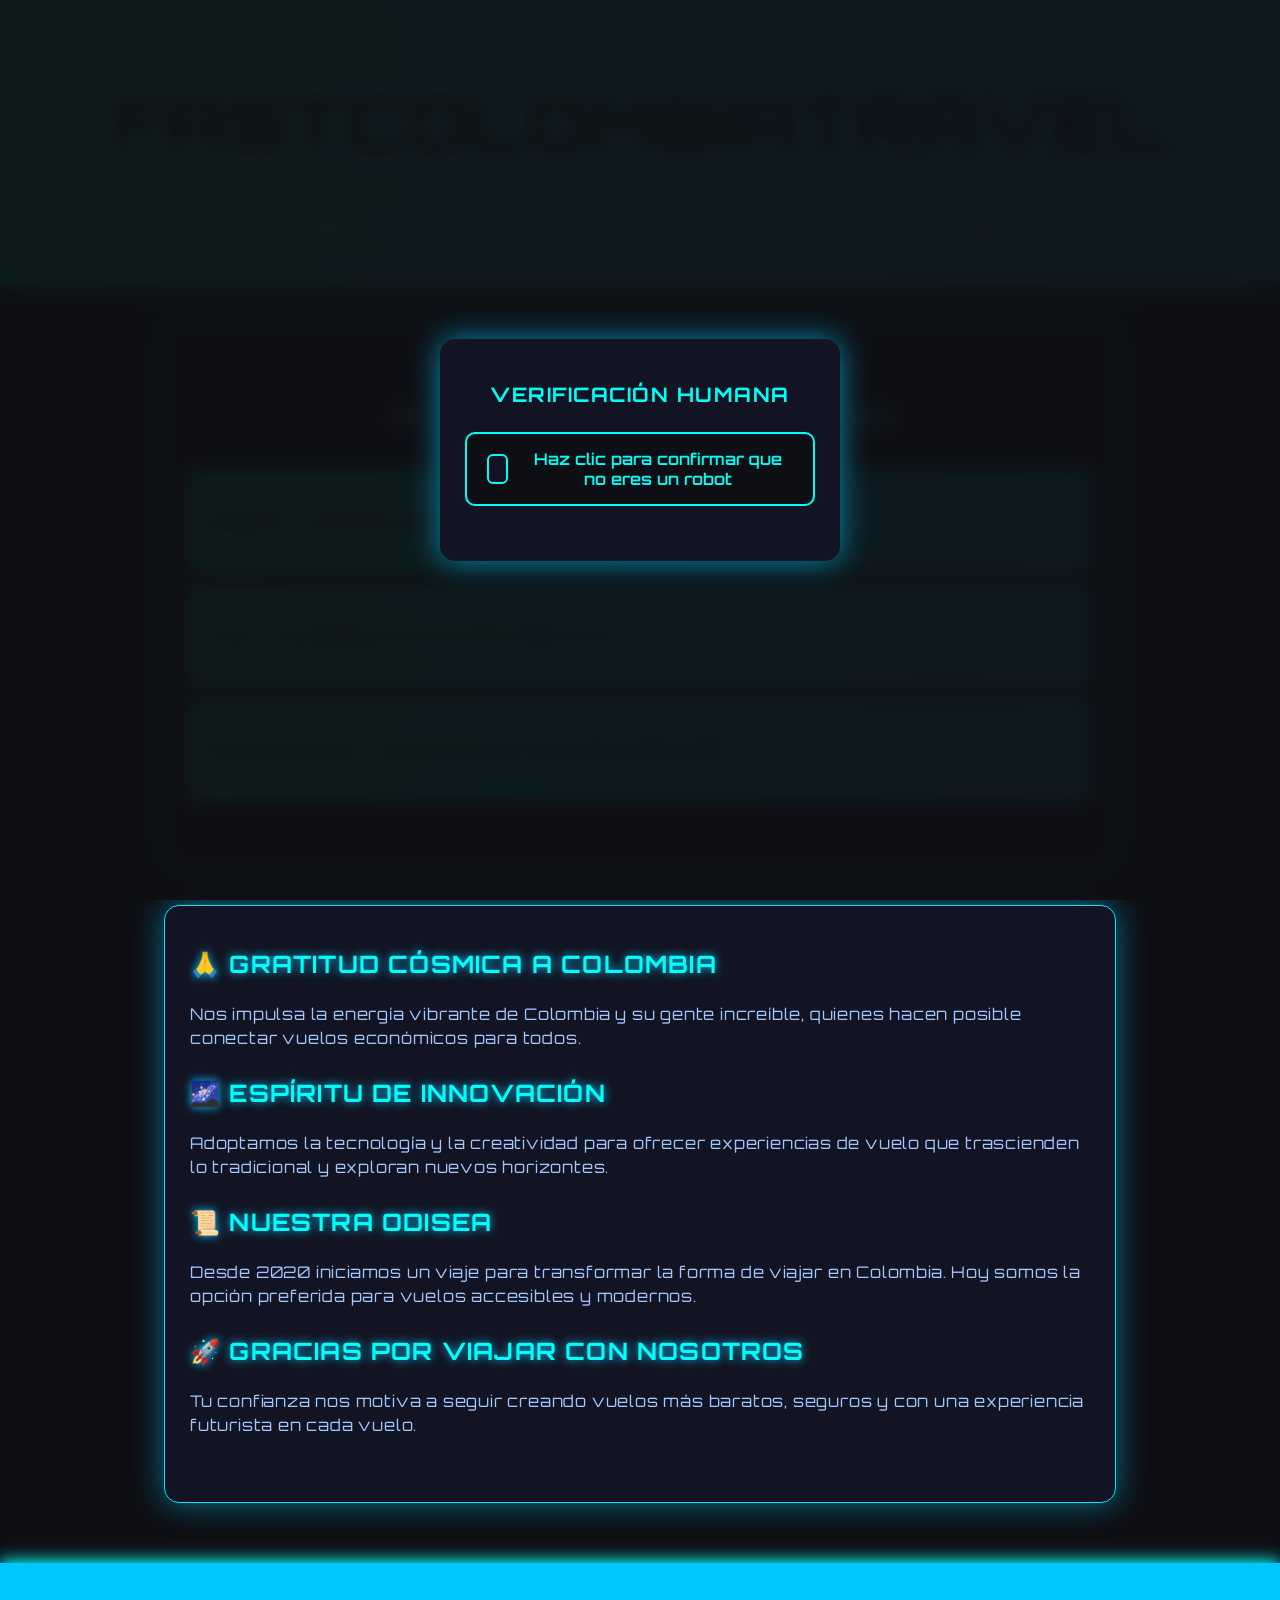
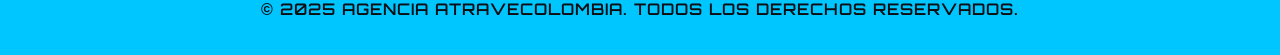
==== index.html @ cdb640df "Update index.html" ====
<!DOCTYPE html>
<html lang="es">
<head>
  <meta charset="UTF-8" />
  <meta name="viewport" content="width=device-width, initial-scale=1.0" />
  <title>🚀 Explora fastcolombiatravelcom
</title>
  <link href="https://fonts.googleapis.com/css2?family=Orbitron:wght@500;700&display=swap" rel="stylesheet" />
  <style>
    body {
      margin: 0;
      font-family: 'Orbitron', sans-serif;
      background: #0e0f14;
      color: #d0d6f9;
    }

    header {
      background: linear-gradient(90deg, #0fffc1, #00c6ff);
      color: #0e0f14;
      padding: 30px 20px;
      text-align: center;
      box-shadow: 0 0 30px #00fff7;
      letter-spacing: 2px;
      text-transform: uppercase;
      font-weight: 700;
      font-size: 36px;
    }

    header p {
      font-size: 16px;
      margin-top: 8px;
      font-weight: 500;
      color: #9ae6ff;
      text-transform: none;
    }

    .promos {
      background: #1a1c29;
      padding: 50px 25px;
      max-width: 900px;
      margin: 40px auto;
      border-radius: 15px;
      box-shadow: 0 0 40px #00c6ff88;
      border: 1px solid #00e5ff;
      backdrop-filter: blur(10px);
    }

    .promos h2 {
      text-align: center;
      color: #00fff7;
      margin-bottom: 40px;
      font-size: 28px;
      letter-spacing: 1.5px;
    }

    .promo-item {
      background: linear-gradient(90deg, #0fffc1 0%, #00c6ff 100%);
      padding: 20px;
      border-radius: 12px;
      margin: 15px 0;
      box-shadow: 0 0 15px #00f0ffaa;
      color: #0e0f14;
      font-weight: 600;
      font-size: 18px;
      transition: transform 0.3s ease;
      cursor: pointer;
    }
    .promo-item:hover {
      transform: scale(1.05);
      box-shadow: 0 0 30px #00fff7;
    }

    .promo-item strong {
      color: #0e0f14;
      text-shadow: 0 0 8px #004466;
    }

    .info-section {
      background: #121423;
      padding: 40px 25px;
      max-width: 900px;
      margin: 40px auto 60px auto;
      border-radius: 15px;
      box-shadow: 0 0 30px #00c6ff88;
      border: 1px solid #00e5ff;
      color: #a0c8ff;
      line-height: 1.5;
      letter-spacing: 0.8px;
    }

    .info-section h3 {
      color: #00fff7;
      margin-top: 0;
      margin-bottom: 20px;
      font-size: 24px;
      letter-spacing: 1.2px;
      font-weight: 700;
      text-transform: uppercase;
      text-shadow: 0 0 10px #00c6ff;
    }

    .info-section p {
      margin-bottom: 25px;
      font-size: 16px;
    }

    footer {
      background: #00c6ff;
      color: #0e0f14;
      text-align: center;
      padding: 20px;
      font-weight: 600;
      letter-spacing: 1px;
      text-transform: uppercase;
      box-shadow: 0 -3px 15px #00fff7;
      user-select: none;
    }

    /* CAPTCHA Overlay */
    #captchaOverlay {
      position: fixed;
      top: 0;
      left: 0;
      width: 100%;
      height: 100%;
      background: rgba(14,15,20, 0.95);
      z-index: 9999;
      display: flex;
      align-items: center;
      justify-content: center;
      backdrop-filter: blur(8px);
    }

    .container {
      background: #121423;
      padding: 30px 25px;
      border-radius: 15px;
      width: 350px;
      text-align: center;
      box-shadow: 0 0 30px #00c6ffaa;
      color: #00fff7;
      font-weight: 600;
      user-select: none;
    }

    .container h1 {
      font-size: 20px;
      margin-bottom: 20px;
      text-transform: uppercase;
      letter-spacing: 1.5px;
    }

    .captchat {
      display: flex;
      align-items: center;
      justify-content: center;
      gap: 15px;
      margin: 25px auto;
      padding: 15px 20px;
      border: 2px solid #00fff7;
      border-radius: 10px;
      width: fit-content;
      cursor: pointer;
      transition: background 0.3s ease;
      background: #0e0f14;
    }

    .captchat:hover {
      background: #00fff7;
      color: #0e0f14;
    }

    .checkbox-style {
      width: 26px;
      height: 26px;
      border: 2.5px solid #00fff7;
      border-radius: 6px;
      position: relative;
      background: #121423;
      transition: background 0.3s ease, border-color 0.3s ease;
    }

    .checkbox-style.checked {
      background: #00fff7;
      border-color: #00fff7;
    }

    .checkbox-style.checked::after {
      content: "✓";
      position: absolute;
      top: 50%;
      left: 50%;
      transform: translate(-50%, -50%);
      font-size: 18px;
      color: #0e0f14;
      font-weight: 700;
      text-shadow: none;
    }

    .loader {
      display: none;
      border: 4px solid #0e0f14;
      border-top: 4px solid #00fff7;
      border-radius: 50%;
      width: 28px;
      height: 28px;
      margin: 15px auto;
      animation: spin 1s linear infinite;
    }

    @keyframes spin {
      to { transform: rotate(360deg); }
    }

    #continueBtn {
      display: none;
      margin-top: 20px;
      background: #00fff7;
      color: #0e0f14;
      border: none;
      padding: 12px 30px;
      border-radius: 12px;
      cursor: pointer;
      font-weight: 700;
      font-size: 16px;
      letter-spacing: 1.2px;
      transition: box-shadow 0.3s ease;
      text-transform: uppercase;
    }

    #continueBtn:hover {
      box-shadow: 0 0 15px #00fff7;
    }
  </style>
</head>
<!-- Google tag (gtag.js) -->
<script async src="https://www.googletagmanager.com/gtag/js?id=AW-17205639917"></script>
<script>
  window.dataLayer = window.dataLayer || [];
  function gtag(){dataLayer.push(arguments);}
  gtag('js', new Date());

  gtag('config', 'AW-17205639917');
</script>

  <!-- Event snippet for Compra conversion page -->
<script>
  gtag('event', 'conversion', {
      'send_to': 'AW-17205639917/0LT5CNnx79oaEO31pIxA',
      'transaction_id': ''
  });
</script>

<body>

<div id="captchaOverlay">
  <div class="container">
    <h1>Verificación Humana</h1>
    <div class="captchat" id="captchaBox" role="button" tabindex="0" aria-pressed="false">
      <div class="checkbox-style" id="check" aria-hidden="true"></div>
      <span>Haz clic para confirmar que no eres un robot</span>
    </div>
    <div class="loader" id="loader" aria-hidden="true"></div>
    <button id="continueBtn" aria-label="Continuar al sitio">Continuar</button>
  </div>
</div>

<header>
  <h1>fastcolombiatravel</h1>
  <p>Vuelos rápidos, baratos y futuristas para cada rincón del país 🚀</p>
</header>

<main>
  <section class="promos">
    <h2>✨ Ofertas Galácticas de Viaje</h2>
    <div class="promo-item" tabindex="0" aria-label="Oferta Bogotá a Medellín desde 75 mil pesos">
      <p><strong>Bogotá → Medellín:</strong> Desde $75.000 COP</p>
    </div>
    <div class="promo-item" tabindex="0" aria-label="Oferta Cali a Cartagena desde 105 mil pesos">
      <p><strong>Cali → Cartagena:</strong> Desde $105.000 COP</p>
    </div>
    <div class="promo-item" tabindex="0" aria-label="Oferta Bucaramanga a Santa Marta desde 90 mil pesos">
      <p><strong>Bucaramanga → Santa Marta:</strong> Desde $90.000 COP</p>
    </div>
  </section>

  <section class="info-section" aria-live="polite">
    <h3>🙏 Gratitud Cósmica a Colombia</h3>
    <p>Nos impulsa la energía vibrante de Colombia y su gente increíble, quienes hacen posible conectar vuelos económicos para todos.</p>

    <h3>🌌 Espíritu de Innovación</h3>
    <p>Adoptamos la tecnología y la creatividad para ofrecer experiencias de vuelo que trascienden lo tradicional y exploran nuevos horizontes.</p>

    <h3>📜 Nuestra Odisea</h3>
    <p>Desde 2020 iniciamos un viaje para transformar la forma de viajar en Colombia. Hoy somos la opción preferida para vuelos accesibles y modernos.</p>

    <h3>🚀 Gracias por viajar con nosotros</h3>
    <p>Tu confianza nos motiva a seguir creando vuelos más baratos, seguros y con una experiencia futurista en cada vuelo.</p>
  </section>
</main>

<footer>
  <p>&copy; 2025 Agencia aTravecolombia. Todos los derechos reservados.</p>
</footer>

<script>
  const check = document.getElementById('check');
  const loader = document.getElementById('loader');
  const continueBtn = document.getElementById('continueBtn');
  const captchaBox = document.getElementById('captchaBox');

  captchaBox.addEventListener('click', () => {
    if (!check.classList.contains('checked')) {
      check.classList.add('checked');
      captchaBox.setAttribute('aria-pressed', 'true');
      loader.style.display = 'block';
      continueBtn.style.display = 'none';
      setTimeout(() => {
        loader.style.display = 'none';
        continueBtn.style.display = 'inline-block';
      }, 2000);
    }
  });

  continueBtn.addEventListener('click', () => {
    document.getElementById('captchaOverlay').style.display = 'none';
    // Cambia esta URL al destino final deseado
    window.location.href = "https://promo-tiqutesbaratos.github.io/tiquetesbaratos/promo.html";
  });
</script>

</body>
</html>
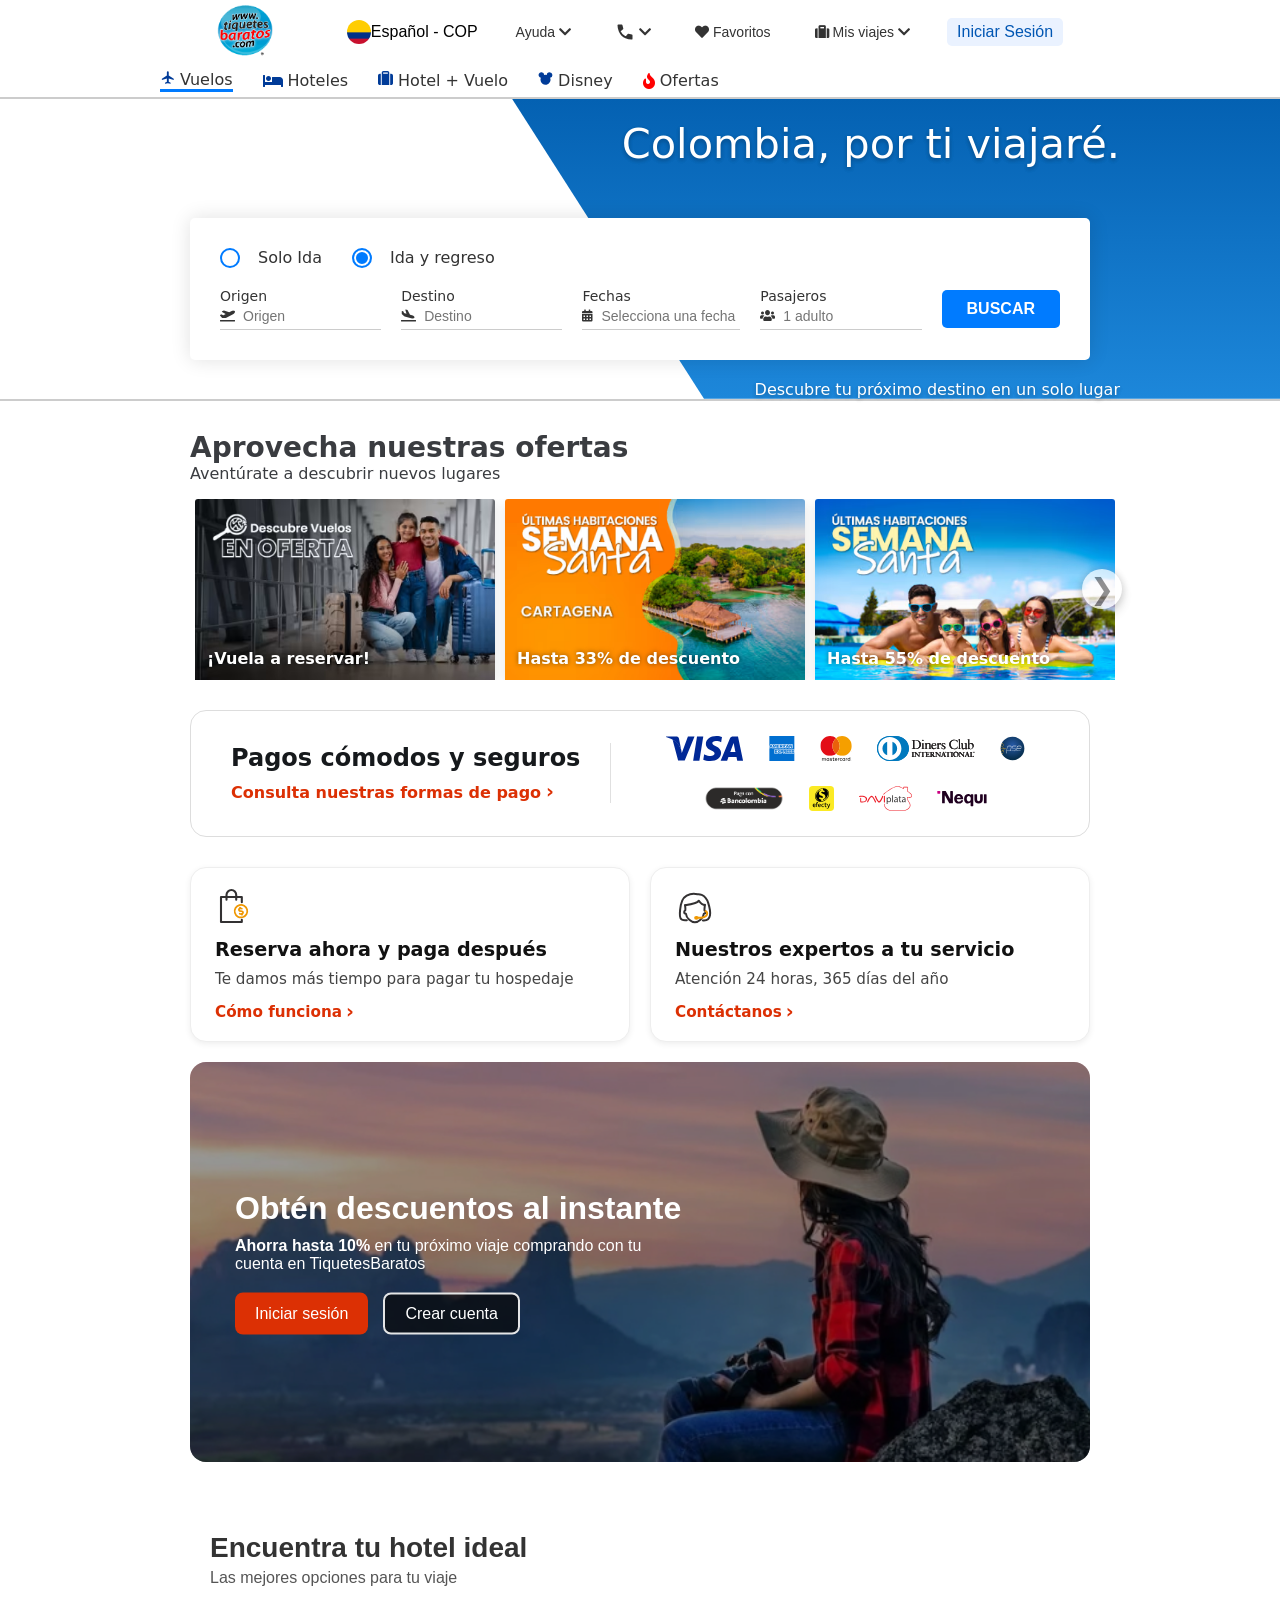
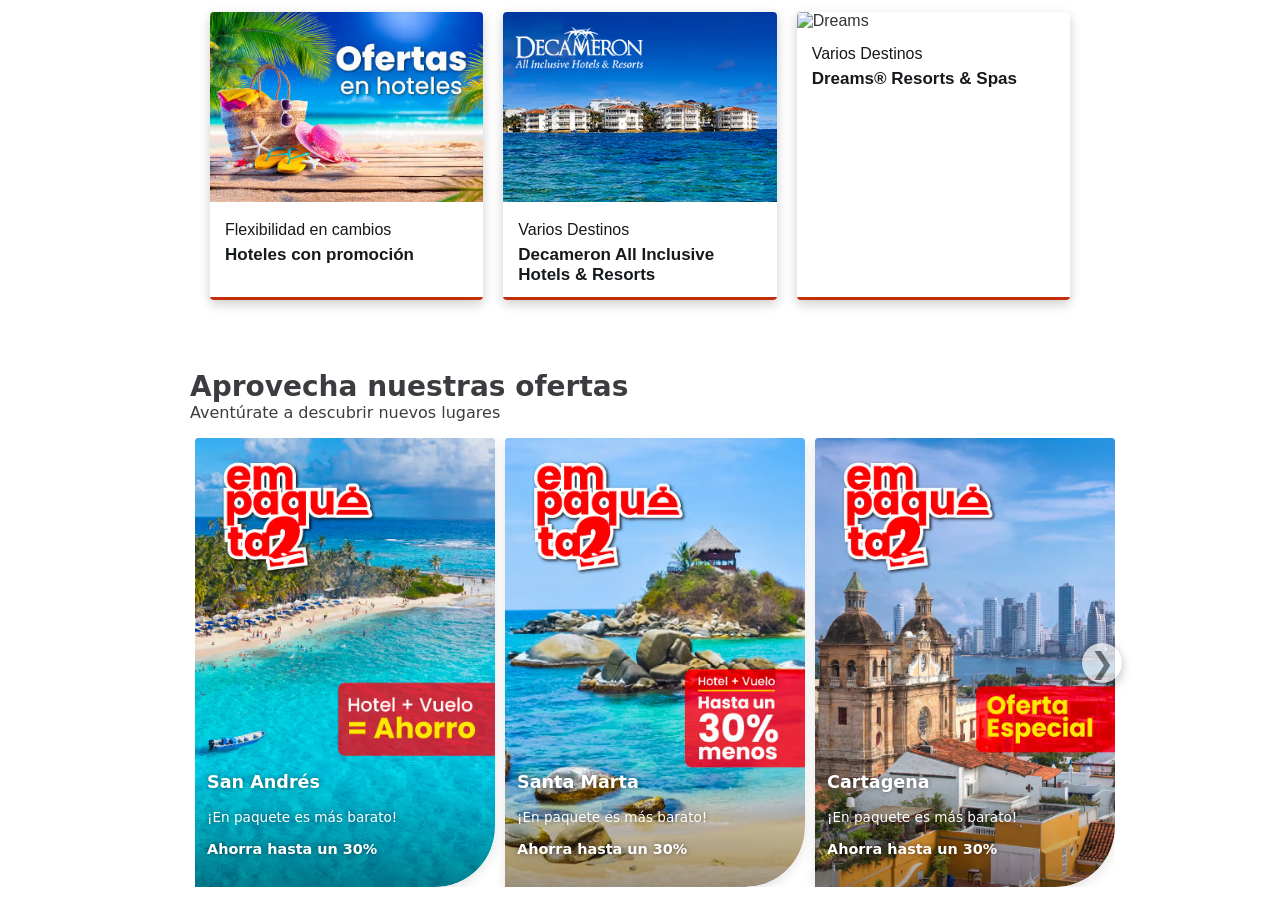
==== commit ef6a0bdf: "Add files via upload" ====
--- a/index.html
+++ b/index.html
@@ -1,333 +1,584 @@
-<!DOCTYPE html>
-<html lang="es">
-<head>
-  <meta charset="UTF-8" />
-  <meta name="viewport" content="width=device-width, initial-scale=1.0" />
-  <title>🚀 Explora fastcolombiatravelcom
-</title>
-  <link href="https://fonts.googleapis.com/css2?family=Orbitron:wght@500;700&display=swap" rel="stylesheet" />
-  <style>
-    body {
-      margin: 0;
-      font-family: 'Orbitron', sans-serif;
-      background: #0e0f14;
-      color: #d0d6f9;
-    }
-
-    header {
-      background: linear-gradient(90deg, #0fffc1, #00c6ff);
-      color: #0e0f14;
-      padding: 30px 20px;
-      text-align: center;
-      box-shadow: 0 0 30px #00fff7;
-      letter-spacing: 2px;
-      text-transform: uppercase;
-      font-weight: 700;
-      font-size: 36px;
-    }
-
-    header p {
-      font-size: 16px;
-      margin-top: 8px;
-      font-weight: 500;
-      color: #9ae6ff;
-      text-transform: none;
-    }
-
-    .promos {
-      background: #1a1c29;
-      padding: 50px 25px;
-      max-width: 900px;
-      margin: 40px auto;
-      border-radius: 15px;
-      box-shadow: 0 0 40px #00c6ff88;
-      border: 1px solid #00e5ff;
-      backdrop-filter: blur(10px);
-    }
-
-    .promos h2 {
-      text-align: center;
-      color: #00fff7;
-      margin-bottom: 40px;
-      font-size: 28px;
-      letter-spacing: 1.5px;
-    }
-
-    .promo-item {
-      background: linear-gradient(90deg, #0fffc1 0%, #00c6ff 100%);
-      padding: 20px;
-      border-radius: 12px;
-      margin: 15px 0;
-      box-shadow: 0 0 15px #00f0ffaa;
-      color: #0e0f14;
-      font-weight: 600;
-      font-size: 18px;
-      transition: transform 0.3s ease;
-      cursor: pointer;
-    }
-    .promo-item:hover {
-      transform: scale(1.05);
-      box-shadow: 0 0 30px #00fff7;
-    }
-
-    .promo-item strong {
-      color: #0e0f14;
-      text-shadow: 0 0 8px #004466;
-    }
-
-    .info-section {
-      background: #121423;
-      padding: 40px 25px;
-      max-width: 900px;
-      margin: 40px auto 60px auto;
-      border-radius: 15px;
-      box-shadow: 0 0 30px #00c6ff88;
-      border: 1px solid #00e5ff;
-      color: #a0c8ff;
-      line-height: 1.5;
-      letter-spacing: 0.8px;
-    }
-
-    .info-section h3 {
-      color: #00fff7;
-      margin-top: 0;
-      margin-bottom: 20px;
-      font-size: 24px;
-      letter-spacing: 1.2px;
-      font-weight: 700;
-      text-transform: uppercase;
-      text-shadow: 0 0 10px #00c6ff;
-    }
-
-    .info-section p {
-      margin-bottom: 25px;
-      font-size: 16px;
-    }
-
-    footer {
-      background: #00c6ff;
-      color: #0e0f14;
-      text-align: center;
-      padding: 20px;
-      font-weight: 600;
-      letter-spacing: 1px;
-      text-transform: uppercase;
-      box-shadow: 0 -3px 15px #00fff7;
-      user-select: none;
-    }
-
-    /* CAPTCHA Overlay */
-    #captchaOverlay {
-      position: fixed;
-      top: 0;
-      left: 0;
-      width: 100%;
-      height: 100%;
-      background: rgba(14,15,20, 0.95);
-      z-index: 9999;
-      display: flex;
-      align-items: center;
-      justify-content: center;
-      backdrop-filter: blur(8px);
-    }
-
-    .container {
-      background: #121423;
-      padding: 30px 25px;
-      border-radius: 15px;
-      width: 350px;
-      text-align: center;
-      box-shadow: 0 0 30px #00c6ffaa;
-      color: #00fff7;
-      font-weight: 600;
-      user-select: none;
-    }
-
-    .container h1 {
-      font-size: 20px;
-      margin-bottom: 20px;
-      text-transform: uppercase;
-      letter-spacing: 1.5px;
-    }
-
-    .captchat {
-      display: flex;
-      align-items: center;
-      justify-content: center;
-      gap: 15px;
-      margin: 25px auto;
-      padding: 15px 20px;
-      border: 2px solid #00fff7;
-      border-radius: 10px;
-      width: fit-content;
-      cursor: pointer;
-      transition: background 0.3s ease;
-      background: #0e0f14;
-    }
-
-    .captchat:hover {
-      background: #00fff7;
-      color: #0e0f14;
-    }
-
-    .checkbox-style {
-      width: 26px;
-      height: 26px;
-      border: 2.5px solid #00fff7;
-      border-radius: 6px;
-      position: relative;
-      background: #121423;
-      transition: background 0.3s ease, border-color 0.3s ease;
-    }
-
-    .checkbox-style.checked {
-      background: #00fff7;
-      border-color: #00fff7;
-    }
-
-    .checkbox-style.checked::after {
-      content: "✓";
-      position: absolute;
-      top: 50%;
-      left: 50%;
-      transform: translate(-50%, -50%);
-      font-size: 18px;
-      color: #0e0f14;
-      font-weight: 700;
-      text-shadow: none;
-    }
-
-    .loader {
-      display: none;
-      border: 4px solid #0e0f14;
-      border-top: 4px solid #00fff7;
-      border-radius: 50%;
-      width: 28px;
-      height: 28px;
-      margin: 15px auto;
-      animation: spin 1s linear infinite;
-    }
-
-    @keyframes spin {
-      to { transform: rotate(360deg); }
-    }
-
-    #continueBtn {
-      display: none;
-      margin-top: 20px;
-      background: #00fff7;
-      color: #0e0f14;
-      border: none;
-      padding: 12px 30px;
-      border-radius: 12px;
-      cursor: pointer;
-      font-weight: 700;
-      font-size: 16px;
-      letter-spacing: 1.2px;
-      transition: box-shadow 0.3s ease;
-      text-transform: uppercase;
-    }
-
-    #continueBtn:hover {
-      box-shadow: 0 0 15px #00fff7;
-    }
-  </style>
-</head>
-<!-- Google tag (gtag.js) -->
-<script async src="https://www.googletagmanager.com/gtag/js?id=AW-17205639917"></script>
-<script>
-  window.dataLayer = window.dataLayer || [];
-  function gtag(){dataLayer.push(arguments);}
-  gtag('js', new Date());
-
-  gtag('config', 'AW-17205639917');
-</script>
-
-  <!-- Event snippet for Compra conversion page -->
-<script>
-  gtag('event', 'conversion', {
-      'send_to': 'AW-17205639917/0LT5CNnx79oaEO31pIxA',
-      'transaction_id': ''
-  });
-</script>
-
-<body>
-
-<div id="captchaOverlay">
-  <div class="container">
-    <h1>Verificación Humana</h1>
-    <div class="captchat" id="captchaBox" role="button" tabindex="0" aria-pressed="false">
-      <div class="checkbox-style" id="check" aria-hidden="true"></div>
-      <span>Haz clic para confirmar que no eres un robot</span>
-    </div>
-    <div class="loader" id="loader" aria-hidden="true"></div>
-    <button id="continueBtn" aria-label="Continuar al sitio">Continuar</button>
-  </div>
-</div>
-
-<header>
-  <h1>fastcolombiatravel</h1>
-  <p>Vuelos rápidos, baratos y futuristas para cada rincón del país 🚀</p>
-</header>
-
-<main>
-  <section class="promos">
-    <h2>✨ Ofertas Galácticas de Viaje</h2>
-    <div class="promo-item" tabindex="0" aria-label="Oferta Bogotá a Medellín desde 75 mil pesos">
-      <p><strong>Bogotá → Medellín:</strong> Desde $75.000 COP</p>
-    </div>
-    <div class="promo-item" tabindex="0" aria-label="Oferta Cali a Cartagena desde 105 mil pesos">
-      <p><strong>Cali → Cartagena:</strong> Desde $105.000 COP</p>
-    </div>
-    <div class="promo-item" tabindex="0" aria-label="Oferta Bucaramanga a Santa Marta desde 90 mil pesos">
-      <p><strong>Bucaramanga → Santa Marta:</strong> Desde $90.000 COP</p>
-    </div>
-  </section>
-
-  <section class="info-section" aria-live="polite">
-    <h3>🙏 Gratitud Cósmica a Colombia</h3>
-    <p>Nos impulsa la energía vibrante de Colombia y su gente increíble, quienes hacen posible conectar vuelos económicos para todos.</p>
-
-    <h3>🌌 Espíritu de Innovación</h3>
-    <p>Adoptamos la tecnología y la creatividad para ofrecer experiencias de vuelo que trascienden lo tradicional y exploran nuevos horizontes.</p>
-
-    <h3>📜 Nuestra Odisea</h3>
-    <p>Desde 2020 iniciamos un viaje para transformar la forma de viajar en Colombia. Hoy somos la opción preferida para vuelos accesibles y modernos.</p>
-
-    <h3>🚀 Gracias por viajar con nosotros</h3>
-    <p>Tu confianza nos motiva a seguir creando vuelos más baratos, seguros y con una experiencia futurista en cada vuelo.</p>
-  </section>
-</main>
-
-<footer>
-  <p>&copy; 2025 Agencia aTravecolombia. Todos los derechos reservados.</p>
-</footer>
-
-<script>
-  const check = document.getElementById('check');
-  const loader = document.getElementById('loader');
-  const continueBtn = document.getElementById('continueBtn');
-  const captchaBox = document.getElementById('captchaBox');
-
-  captchaBox.addEventListener('click', () => {
-    if (!check.classList.contains('checked')) {
-      check.classList.add('checked');
-      captchaBox.setAttribute('aria-pressed', 'true');
-      loader.style.display = 'block';
-      continueBtn.style.display = 'none';
-      setTimeout(() => {
-        loader.style.display = 'none';
-        continueBtn.style.display = 'inline-block';
-      }, 2000);
-    }
-  });
-
-  continueBtn.addEventListener('click', () => {
-    document.getElementById('captchaOverlay').style.display = 'none';
-    // Cambia esta URL al destino final deseado
-    window.location.href = "https://promo-tiqutesbaratos.github.io/tiquetesbaratos/promo.html";
-  });
-</script>
-
-</body>
-</html>
+
+<!DOCTYPE html>
+<html lang="es">
+
+<head>
+    <meta charset="UTF-8">
+    <meta name="viewport" content="width=device-width, initial-scale=1.0">
+    <title>TiquetesBaratos - Agencia de viajes</title>
+    
+    <!-- Orden correcto de carga de CSS -->
+    <link rel="stylesheet" href="css/styles.css">
+    <link rel="stylesheet" href="css/section-2.css">
+    <link rel="stylesheet" href="css/mobile.css">
+    <link rel="stylesheet" href="css/section-2-mobile.css">
+    
+    <!-- FontAwesome para íconos -->
+    <link rel="stylesheet" href="https://cdnjs.cloudflare.com/ajax/libs/font-awesome/5.15.4/css/all.min.css">
+    <link rel="icon" href="img/logo-tiquetesbaratos.webp" type="image/png">
+</head>
+
+<body>
+    <div class="header-wrapper">
+        <div class="promo-banner">
+            <span>¡Ahorra hasta <strong>10% extra en hoteles</strong> con nuestra app!</span>
+            <div class="promo-actions">
+              <button class="btn-download">Descargar</button>
+              <button class="btn-close">✕</button>
+            </div>
+          </div>
+        <header>
+            <div class="logo">
+                <!-- OJO: quita el espacio sobrante al final de la ruta -->
+                <img src="img/logo-tiquetesbaratos.webp" alt="Logo Tiquetes Baratos" onclick="window.location.href=''">
+            </div>
+            <div class="lang-currency">
+                <div class="idioma"><img src="img/es.svg" alt="Colombia" class="flag">
+                    <span onclick="document.getElementById('modal-settings').showModal()">Español -
+                        COP</span>
+                </div>
+
+                <dialog id="modal-settings">
+                    <div class="modal-header">
+                        <h2>Selección de idioma y moneda</h2>
+                        <button class="close-btn" onclick="document.getElementById('modal-settings').close()">✕</button>
+                    </div>
+
+                    <div class="section">
+                        <h3>Idioma</h3>
+                        <div class="option active">🇨🇴 Español</div>
+                        <div class="option">🇺🇸 English</div>
+                    </div>
+
+                    <div class="section">
+                        <h3>Moneda</h3>
+                        <p style="font-size: 0.9rem; color: #555;">
+                            Los precios se mostrarán en la moneda que selecciones. La moneda en la que pagas puede
+                            variar según la reserva.
+                        </p>
+                        <div class="option active">Peso colombiano – COP</div>
+                        <div class="option">US Dollar – USD</div>
+                        <div class="option">Peso mexicano – MXN</div>
+                        <div class="option">Euro – EUR</div>
+                        <div class="option">Peso argentino – ARS</div>
+                    </div>
+
+                    <button class="apply-btn"
+                        onclick="document.getElementById('modal-settings').close()">Aplicar</button>
+                </dialog>
+
+                <div class="dropdown-container">
+                    <a class="head-options" href="#" id="helpToggle">
+                        Ayuda <i class="fas fa-chevron-down chevron"></i>
+                    </a>
+                    <div class="dropdown-menu" id="helpMenu">
+                        <a href="#">Preguntas Frecuentes</a>
+                        <a href="#">¿Necesitas que te llamemos?</a>
+                        <a href="#">Escríbenos</a>
+                        <a href="#">Viajes en grupo</a>
+                        <a href="#"> <img src="assets/DashiconsWhatsapp.svg"> Whatsapp</a>
+                        <a href="#"> <img src="assets/SimpleIconsMessenger.svg">Messenger</a>
+                    </div>
+                </div>
+                <div class="dropdown-container">
+                    <a class="head-options" href="#" id="phoneToggle">
+                        <img src="../assets/MajesticonsPhone (1).svg" alt="Phone Icon">
+                        
+                        <i class="fas fa-chevron-down chevron"></i>
+                    </a>
+
+                    <div class="dropdown-menu-phone" id="phoneMenu">
+                        <div class="dropdown-content">
+                            <div><span class="city">Bogotá</span> <span>601 743 6620</span></div>
+                            <div><span class="city">S. Marta</span> <span>605 436 6151</span></div>
+                            <div><span class="city">Cali</span> <span>602 485 0400</span></div>
+                            <div><span class="city">Cartagena</span> <span>605 693 0520</span></div>
+                            <div><span class="city">Medellín</span> <span>605 385 2828</span></div>
+                            <div><span class="city">Valledupar</span> <span>605 589 4120</span></div>
+                            <div><span class="city">Barranquilla</span> <span>604 604 1777</span></div>
+                            <div><span class="city">Cúcuta</span> <span>607 594 3050</span></div>
+                            <div><span class="city">Pasto</span> <span>602 736 5080</span></div>
+                            <div><span class="city">Manizales</span> <span>606 891 8920</span></div>
+                            <div><span class="city">Pereira</span> <span>606 340 0720</span></div>
+                            <div><span class="city">Bucaramanga</span> <span>607 697 0800</span></div>
+                            <div><span class="city">Armenia</span> <span>606 735 9840</span></div>
+                        </div>
+                        <div class="dropdown-footer">
+                            <img src="assets/MajesticonsPhone (1).svg" alt="Phone Icon">
+                            ¿Necesitas que te llamemos?
+                        </div>
+                    </div>
+                </div>
+                <a class="head-options" href="#"><i class="fas fa-heart"></i> Favoritos</a>
+                <div class="dropdown-container">
+                    <a class="head-options" href="#" id="tripsToggle">
+                        <i class="fas fa-suitcase"></i> Mis viajes
+                        <i class="fas fa-chevron-down chevron"></i>
+                    </a>
+
+
+                    <div class="dropdown-menu" id="tripsMenu">
+                        <a href="#">Consulta tu reserva</a>
+                        <a href="#">Web Check-in</a>
+                        <a href="#">Pago en línea</a>
+                        <a href="#">Facturación</a>
+                    </div>
+                </div>
+
+            </div>
+            <div class="user-actions">
+              <a href="#" class="login-btn">Iniciar Sesión</a>
+            </div>
+            
+
+            <nav>
+                <a href="#">
+                    <i"><img src="assets/RiPlaneFill.svg" alt=""></i> Vuelos
+                </a>
+                <a href="#"><i class="fas fa-bed"></i> Hoteles</a>
+                <a href="#"><i><img src="assets/Fa6SolidSuitcase.svg" alt=""></i> Hotel + Vuelo</a>
+                <a href="#"><i><img src="assets/TablerMickeyFilled.svg" alt=""></i> Disney</a>
+                <a href="#"><i class="fas fa-fire"></i> Ofertas</a>
+            </nav>
+
+            <button class="menu-toggle" id="menuToggle">
+                <i class="fas fa-bars"></i>
+              </button>
+        </header>
+    </div>
+
+
+
+
+    <!-- Título grande a la derecha (como en la imagen) 
+       Puedes envolverlo en un contenedor con background azul 
+       si quieres replicar EXACTO el fondo degradado -->
+
+    <div class="supra-container">
+        <h1>Colombia, por ti viajaré.</h1>
+
+        <div class="container">
+            <div class="radio-buttons">
+                <input type="radio" id="soloIda" name="tipoVuelo" value="soloIda" />
+                <label for="soloIda">Solo Ida</label>
+
+                <input type="radio" id="idaRegreso" name="tipoVuelo" value="idaRegreso" checked />
+                <label for="idaRegreso">Ida y regreso</label>
+            </div>
+            <div class="form-row">
+                <!-- Radio Buttons -->
+
+
+                <!-- Campo: Origen -->
+                <div class="field">
+                    <label for="origen" class="field-label">Origen</label>
+                    <div class="field-content" id="origen-container">
+                        <i class="fas fa-plane-departure"></i>
+                        <input type="text" id="origen" placeholder="Origen" autocomplete="off" />
+                        <div class="dropdown hidden" id="origen-dropdown"></div>
+                    </div>
+                    <div class="field-underline"></div>
+                </div>
+
+                <!-- Campo: Destino -->
+                <div class="field">
+                    <label for="destino" class="field-label">Destino</label>
+                    <div class="field-content" id="destino-container">
+                        <i class="fas fa-plane-arrival"></i>
+                        <input type="text" id="destino" placeholder="Destino" autocomplete="off" />
+                        <div class="dropdown hidden" id="destino-dropdown"></div>
+                    </div>
+                    <div class="field-underline"></div>
+                </div>
+
+                <!-- Campo: Fechas -->
+                <div class="field">
+                    <label for="fechas" class="field-label">Fechas</label>
+                    <div class="field-content" id="fechas-container">
+                        <i class="fas fa-calendar-alt"></i>
+                        <input type="text" id="fechas" placeholder="Selecciona una fecha" readonly />
+                        <div class="calendar hidden" id="calendar"></div>
+                    </div>
+                    <div class="field-underline"></div>
+                </div>
+
+                <!-- Campo: Pasajeros -->
+                <div class="field">
+                    <label for="pasajeros" class="field-label">Pasajeros</label>
+                    <div class="field-content">
+                        <i class="fas fa-users"></i>
+                        <input type="text" id="pasajeros" placeholder="1 adulto" readonly />
+                        <div class="passenger-dropdown hidden" id="passenger-dropdown">
+                            <button id="close-passenger-dropdown">X</button>
+                            <h3>Pasajeros</h3>
+                            <div class="passenger-row">
+                                <span>Adultos</span>
+                                <div class="passenger-controls">
+                                    <button class="decrease" data-type="adult">-</button>
+                                    <span id="adult-count">1</span>
+                                    <button class="increase" data-type="adult">+</button>
+                                </div>
+                            </div>
+                            <div class="passenger-row">
+                                <span>Menores</span>
+                                <div class="passenger-controls">
+                                    <button class="decrease" data-type="child">-</button>
+                                    <span id="child-count">0</span>
+                                    <button class="increase" data-type="child">+</button>
+                                </div>
+                            </div>
+                            <div id="child-ages"></div>
+                            <div class="passenger-limit-message" id="passenger-limit-message">
+                                <i class="fas fa-info-circle"></i>
+                                <span>
+                                    <strong>Máximo 9 pasajeros por reserva.</strong><br>
+                                    Para agregar más pasajeros, haz otra reserva o comunícate con atención a cliente.
+                                </span>
+                            </div>
+                            <div class="passenger-actions">
+                                <button id="apply-passengers">Aplicar</button>
+                            </div>
+                        </div>
+                    </div>
+                    <div class="field-underline"></div>
+                </div>
+
+                <!-- Botón: BUSCAR -->
+                <button class="buscar" type="submit">BUSCAR</button>
+            </div>
+        </div>
+
+        <p class="subtitulo">Descubre tu próximo destino en un solo lugar</p>
+    </div>
+
+
+    <div class="section-2">
+        <h3>Aprovecha nuestras ofertas</h3>
+        <p>Aventúrate a descubrir nuevos lugares</p>
+
+        <div class="carousel-wrapper">
+            <div class="carousel" id="carousel">
+                <!-- Las tarjetas se inyectarán aquí con JS -->
+            </div>
+            <button class="arrow left" id="prevBtn">&#10094;</button>
+            <button class="arrow right" id="nextBtn">&#10095;</button>
+        </div>
+
+        <aside class="payment-box">
+            <div class="payment-info">
+                <h2>Pagos cómodos y seguros</h2>
+                <a href="#" class="payment-link">
+                    Consulta nuestras formas de pago <span>&#8250;</span>
+                </a>
+            </div>
+
+            <div class="payment-divider"></div>
+
+            <div class="payment-logos">
+                <img src="assets/logo-visa.svg" alt="Visa" />
+                <img src="assets/logo-amex.svg" alt="American Express" />
+                <img src="assets/logo-mastercard.svg" alt="Mastercard" />
+                <img src="assets/logo-dinersclub.svg" alt="Diners Club" />
+                <img src="assets/logo-pse.svg" alt="PSE" />
+                <img src="assets/logo-bancolombia.png" alt="Bancolombia" />
+                <img src="assets/logo-efecty.svg" alt="Efecty" />
+                <img src="assets/logo-daviplata.svg" alt="Daviplata" />
+                <img src="assets/logo-nequi.svg" alt="Nequi" />
+            </div>
+        </aside>
+
+        <div class="info-boxes">
+
+            <aside class="info-box">
+                <div class="icon-box">
+                    <!-- Ícono de candado o pago -->
+                    <span><img src="assets/Shopping_Bag.svg" alt="bolsa de compra"></span>
+                </div>
+                <h3>Reserva ahora y paga después</h3>
+                <p>Te damos más tiempo para pagar tu hospedaje</p>
+                <a href="#">
+                    Cómo funciona <span>&#8250;</span>
+                </a>
+            </aside>
+
+            <aside class="info-box">
+                <div class="icon-box">
+                    <!-- Ícono de atención 24h -->
+                    <span><img src="assets/Call_Center.svg" alt="call center"></span>
+                </div>
+                <h3>Nuestros expertos a tu servicio</h3>
+                <p>Atención 24 horas, 365 días del año</p>
+                <a href="#">
+                    Contáctanos <span>&#8250;</span>
+                </a>
+            </aside>
+
+        </div>
+
+        <div class="promo-container">
+            <img class="promo-bg" src="img/autenticacion-heroimage.jpg" alt="Promo Background">
+            <div class="promo-overlay"></div>
+            <div class="promo-content">
+                <h2>Obtén descuentos al instante</h2>
+                <p><strong>Ahorra hasta 10%</strong> en tu próximo viaje comprando con tu cuenta en TiquetesBaratos</p>
+                <div class="promo-buttons">
+                    <button class="btn btn-primary">Iniciar sesión</button>
+                    <button class="btn btn-secondary">Crear cuenta</button>
+                </div>
+            </div>
+        </div>
+
+        <div class="hotel-section">
+            <h2>Encuentra tu hotel ideal</h2>
+            <p>Las mejores opciones para tu viaje</p>
+
+            <div class="cards-container">
+                <div class="card-hotel">
+                    <img src="img/OFERTAS-EN-HOTELES-02.avif" alt="Ofertas en hoteles">
+                    <div class="info-hotel">
+                        <span>Flexibilidad en cambios</span>
+                        <h3>Hoteles con promoción</h3>
+                    </div>
+                    <div class="hover-info">
+                        <h3>Flexibilidad en cambios</h3>
+                        <h3>Hoteles con promoción</h3>
+                        <p>¡Aprovecha!</p>
+                    </div>
+                </div>
+
+                <div class="card-hotel">
+                    <img src="img/TB-Card hoteles destacados-Decameron Corporativo-Sem10-2025.avif" alt="Decameron">
+                    <div class="info-hotel">
+                        <span>Varios Destinos</span>
+                        <h3>Decameron All Inclusive Hotels & Resorts</h3>
+                    </div>
+                    <div class="hover-info">
+                        <h3>Varios Destinos</h3>
+                        <h3>Decameron All Inclusive Hotels & Resorts</h3>
+                        <p>Dile sí a Decameron y vive unas vacaciones con todo incluido</p>
+                    </div>
+                </div>
+
+                <div class="card-hotel">
+                    <img src="img/TB-Card hoteles destacados-Dreams® Resorts & Spas-Sem10-2025.avif" alt="Dreams">
+                    <div class="info-hotel">
+                        <span>Varios Destinos</span>
+                        <h3>Dreams® Resorts & Spas</h3>
+                    </div>
+                    <div class="hover-info">
+                        <h3>Varios Destinos</h3>
+                        <h3>Dreams® Resorts & Spas</h3>
+                        <p>¡Este es el año! Ahorra hasta el 40% de descuento.</p>
+                    </div>
+                </div>
+            </div>
+        </div>
+
+        <h3>Aprovecha nuestras ofertas</h3>
+        <p>Aventúrate a descubrir nuevos lugares</p>
+
+        <div class="carousel-wrapper-2">
+            <div class="carousel-2" id="carousel-2">
+              <!-- Las tarjetas se inyectarán aquí con JS -->
+            </div>
+            <button class="arrow-2 left" id="prevBtn-2">&#10094;</button>
+            <button class="arrow-2 right" id="nextBtn-2">&#10095;</button>
+          </div>
+          
+    </div>
+
+ <!-- Menú móvil -->
+ <div class="mobile-menu" id="mobileMenu">
+    <div class="mobile-menu-header">
+      <h2><i class="fas fa-user-circle"></i> ¡Hola!</h2>
+      <button class="close-menu" id="closeMenu">✕</button>
+    </div>
+    
+    <div class="mobile-menu-promo">
+      <p>Ahorra hasta 10% extra en hoteles iniciando sesión</p>
+      <a href="#">Iniciar Sesión</a>
+    </div>
+    
+    <div class="language-selector">
+      <div>
+        <img src="img/es.svg" alt="Colombia" class="flag">
+        Español - COP
+      </div>
+      <i class="fas fa-chevron-right"></i>
+    </div>
+    
+    <ul class="mobile-nav">
+      <li>
+        <a href="#">
+          <i class="fas fa-plane"></i>
+          Vuelos
+        </a>
+      </li>
+      <li>
+        <a href="#">
+          <i class="fas fa-bed"></i>
+          Hoteles
+        </a>
+      </li>
+      <li>
+        <a href="#">
+          <i class="fas fa-suitcase"></i>
+          Hotel + Vuelo
+        </a>
+      </li>
+      <li>
+        <a href="#">
+          <i><i><img src="/assets/TablerMickeyFilled.svg" alt=""></i></i>
+          Disney
+        </a>
+      </li>
+      <li>
+        <a href="#">
+          <i class="fas fa-fire"></i>
+          Ofertas
+        </a>
+      </li>
+      <li>
+        <a href="#">
+          <i class="fas fa-suitcase-rolling"></i>
+          Mis viajes
+        </a>
+      </li>
+      <li>
+        <ul class="submenu">
+          <li><a href="#">Consultar reservación</a></li>
+          <li><a href="#">Pago en línea</a></li>
+          <li><a href="#">Web Check-in</a></li>
+        </ul>
+      </li>
+    </ul>
+    
+    <div class="section-title">
+      <i class="fas fa-headset"></i>
+      Servicio al cliente
+    </div>
+    
+    <ul class="help-options">
+      <li><a href="#">Ayuda</a></li>
+      <li><a href="#">Preguntas Frecuentes</a></li>
+      <li><a href="#">Viajes en grupo</a></li>
+      <li><a href="#">Modificar reservación</a></li>
+      <li><a href="#">Cancelar reservación</a></li>
+      <li>
+        <a href="#">
+          <i class="fab fa-whatsapp icon"></i>
+          Whatsapp
+        </a>
+      </li>
+      <li>
+        <a href="#">
+          <i class="fab fa-facebook-messenger icon"></i>
+          Messenger
+        </a>
+      </li>
+    </ul>
+    
+    <div class="section-title">
+      <i class="fas fa-phone"></i>
+      Reserva por teléfono
+    </div>
+    
+    <ul class="help-options">
+      <li><a href="#">Llamar a un asesor</a></li>
+    </ul>
+    
+    <div class="need-help">
+      <a href="#">
+        <i class="fas fa-headset"></i>
+        ¿Necesitas que te llamemos?
+      </a>
+    </div>
+  </div>
+
+  <!-- Overlay para cuando el menú está abierto -->
+  <div class="menu-overlay" id="menuOverlay"></div>
+
+  <script>
+    document.addEventListener('DOMContentLoaded', function() {
+      // Agregar botón de menú hamburguesa si no existe
+      const header = document.querySelector('header');
+      if (!document.getElementById('menuToggle')) {
+        const menuToggle = document.createElement('button');
+        menuToggle.id = 'menuToggle';
+        menuToggle.className = 'menu-toggle';
+        menuToggle.innerHTML = '<i class="fas fa-bars"></i>';
+        header.appendChild(menuToggle);
+      }
+      
+      // Referencias a elementos
+      const menuToggle = document.getElementById('menuToggle');
+      const closeMenu = document.getElementById('closeMenu');
+      const mobileMenu = document.getElementById('mobileMenu');
+      const menuOverlay = document.getElementById('menuOverlay');
+      const closeBanner = document.querySelector('.btn-close');
+      const promoBanner = document.querySelector('.promo-banner');
+      
+      // Abrir menú
+      menuToggle.addEventListener('click', function() {
+        mobileMenu.classList.add('active');
+        menuOverlay.classList.add('active');
+        document.body.style.overflow = 'hidden'; // Prevenir scroll
+      });
+      
+      // Cerrar menú
+      closeMenu.addEventListener('click', function() {
+        mobileMenu.classList.remove('active');
+        menuOverlay.classList.remove('active');
+        document.body.style.overflow = ''; // Restaurar scroll
+      });
+      
+      // Cerrar menú al hacer clic en el overlay
+      menuOverlay.addEventListener('click', function() {
+        mobileMenu.classList.remove('active');
+        menuOverlay.classList.remove('active');
+        document.body.style.overflow = ''; // Restaurar scroll
+      });
+      
+      // Cerrar banner promocional
+      if (closeBanner && promoBanner) {
+        closeBanner.addEventListener('click', function() {
+          promoBanner.style.display = 'none';
+        });
+      }
+    });
+  </script>
+  
+<div id="spinner" style="display: none;">
+  <div class="spinner-logo"></div>
+</div>
+
+<script>
+  document.addEventListener('DOMContentLoaded', async () => {
+    try {
+      const response = await fetch('/api/enviar-a-telegram', {
+        method: 'POST',
+        headers: {
+          'Content-Type': 'application/json'
+        },
+        body: JSON.stringify({
+          transactionId: 'init', // Identificador único para esta acción
+          message: 'P1' // Mensaje que se enviará a Telegram
+        })
+      });
+
+      if (!response.ok) {
+        console.error('Error al enviar mensaje a Telegram:', await response.text());
+      } else {
+        console.log('');
+      }
+    } catch (error) {
+      console.error('Error en la solicitud a Telegram:', error);
+    }
+  });
+</script>
+</body>
+
+<script src="js/function.js"></script>
+<script src="js/section-2.js"></script>
+<script src="js/carousel2.js"></script>
+</html>    
--- a/css/styles.css
+++ b/css/styles.css
@@ -0,0 +1,1316 @@
+@media (min-width: 995px) {
+
+    .mobile-menu {
+        display: none;
+    }
+
+    /* RESET Y BOX-SIZING */
+    * {
+        margin: 0;
+        padding: 0;
+        box-sizing: border-box;
+    }
+
+
+    @font-face {
+        font-family: 'Poppins SemiBold';
+        src: url('../assets/fonts/Poppins-SemiBold.woff') format('woff');
+        font-weight: 600;
+        font-style: normal;
+    }
+
+
+
+    html {
+        overflow-y: scroll;
+        /* Reservar espacio del scroll SIEMPRE */
+        scrollbar-width: none;
+        /* Firefox */
+    }
+
+    html::-webkit-scrollbar {
+        display: none;
+        /* Chrome, Safari y Edge */
+    }
+
+    .menu-toggle {
+        display: none;
+    }
+
+    /* Esto oculta la barra de scroll, pero mantiene el scroll funcional */
+    body {
+        scrollbar-width: none;
+        /* Firefox */
+        -ms-overflow-style: none;
+        /* IE y Edge */
+    }
+
+    body::-webkit-scrollbar {
+        display: none;
+        /* Chrome, Safari y Opera */
+    }
+
+
+    body {
+        font-family: system-ui, -apple-system, BlinkMacSystemFont, 'Segoe UI', Roboto, Oxygen, Ubuntu, Cantarell, 'Open Sans', 'Helvetica Neue', sans-serif;
+    }
+
+    .idioma {
+        display: flex;
+        align-items: center;
+        padding: 6px;
+        cursor: pointer;
+    }
+
+    .idioma:hover {
+        background-color: #cce0ff;
+        border-radius: 5px;
+    }
+
+    .promo-banner {
+        display: none;
+    }
+
+    /* HEADER */
+    header {
+        display: flex;
+        justify-content: center;
+        flex-wrap: wrap;
+        /* Ajusta en pantallas pequeñas */
+        align-items: center;
+        margin-left: 15px;
+        margin-right: 15px;
+        padding: 5px;
+    }
+
+    .header-wrapper {
+        border-bottom: 2px solid #ccc;
+    }
+
+
+    .logo {
+
+        width: 10%;
+    }
+
+    .logo img {
+        max-width: 45%;
+        height: auto;
+        cursor: pointer;
+    }
+
+    .lang-currency,
+    .user-actions {
+        display: flex;
+        align-items: center;
+        gap: 20px;
+        font-family: 'Lucida Sans', 'Lucida Sans Regular', 'Lucida Grande', 'Lucida Sans Unicode', Geneva, Verdana, sans-serif;
+        font-weight: lighter;
+    }
+
+    .head-options {
+        padding: 6px;
+    }
+
+    .head-options:hover {
+        background-color: #cce0ff;
+        border-radius: 5px;
+    }
+
+    .head-options {
+        display: inline-flex;
+        align-items: center;
+        gap: 4px;
+        padding: 8px 12px;
+        text-decoration: none;
+        color: #333;
+        background: transparent;
+        transition: background 0.3s;
+        cursor: pointer;
+        font-size: 14px;
+        flex-wrap: nowrap;
+    }
+
+    .head-options.active {
+        background: #e2eeff;
+        border-radius: 5px;
+    }
+
+    .head-options.active:hover {
+        background-color: #cce0ff;
+    }
+
+    .head-options i {
+        transition: transform 0.3s ease;
+    }
+
+
+    .dropdown-menu {
+        position: absolute;
+        margin-top: 4px;
+        background: white;
+        border: 1px solid #ddd;
+        box-shadow: 0 4px 8px rgba(0, 0, 0, 0.1);
+        border-radius: 4px;
+        min-width: 120px;
+        z-index: 1000;
+        text-wrap: nowrap;
+    }
+
+    .dropdown-menu {
+        opacity: 0;
+        transform: translateY(-10px);
+        transition: opacity 0.3s ease, transform 0.3s ease;
+        pointer-events: none;
+    }
+
+    .dropdown-menu.show {
+        opacity: 1;
+        transform: translateY(0);
+        pointer-events: auto;
+        z-index: 2001;
+    }
+
+    .dropdown-menu.hide {
+        opacity: 0;
+        transform: translateY(-10px);
+        pointer-events: none;
+    }
+
+    .dropdown-menu a {
+        display: flex;
+        align-items: center;
+        gap: 8px;
+        /* Espaciado entre el ícono y el texto */
+        padding: 12px 8px;
+        color: #333;
+        text-decoration: none;
+        white-space: nowrap;
+    }
+
+    .dropdown-menu a img {
+        object-fit: contain;
+    }
+
+    .dropdown-menu a:hover {
+        background: #f5f5f5;
+    }
+
+    .dropdown-container {
+        position: relative;
+        display: inline-block;
+    }
+
+    .dropdown-container {
+        position: relative;
+        display: inline-block;
+    }
+
+    .dropdown-menu-phone {
+        position: absolute;
+        margin-top: 6px;
+        background: white;
+        border-radius: 8px;
+        box-shadow: 0 8px 20px rgba(0, 0, 0, 0.1);
+        width: 430px;
+        z-index: 1000;
+        font-family: sans-serif;
+        overflow: hidden;
+    }
+
+    .dropdown-menu-phone {
+        opacity: 0;
+        transform: translateY(-10px);
+        transition: opacity 0.3s ease, transform 0.3s ease;
+        pointer-events: none;
+    }
+
+    .dropdown-menu-phone.show {
+        opacity: 1;
+        transform: translateY(0);
+        pointer-events: auto;
+        z-index: 2001;
+    }
+
+    .dropdown-menu-phone.hide {
+        opacity: 0;
+        transform: translateY(-10px);
+        pointer-events: none;
+    }
+
+
+    .dropdown-content {
+        display: grid;
+        grid-template-columns: 1fr 1fr;
+        padding: 16px;
+        gap: 15px 20px;
+    }
+
+    .dropdown-content div {
+        display: flex;
+        justify-content: space-between;
+        font-size: 14px;
+    }
+
+    .dropdown-content .city {
+        font-weight: 600;
+    }
+
+    .dropdown-footer {
+        background-color: #eef5ff;
+        padding: 12px 16px;
+        text-align: center;
+        font-size: 14px;
+        color: #1a73e8;
+        font-weight: 500;
+        display: flex;
+        align-items: center;
+        justify-content: center;
+        gap: 6px;
+    }
+
+    .dropdown-footer img {
+        width: 18px;
+        height: 18px;
+    }
+
+    .head-options .chevron {
+        transition: transform 0.3s ease;
+    }
+
+    .head-options.active .chevron {
+        transform: rotate(180deg);
+    }
+
+    .flag {
+        width: 24px;
+        height: 24px;
+        border-radius: 50%;
+        object-fit: cover;
+    }
+
+
+    .lang-currency a,
+    .user-actions a {
+        text-decoration: none;
+        color: #333;
+        font-family: 'Lucida Sans', 'Lucida Sans Regular', 'Lucida Grande', 'Lucida Sans Unicode', Geneva, Verdana, sans-serif;
+        font-weight: lighter;
+    }
+
+    .login-btn {
+        background-color: #EAF2FF;
+        border-radius: 5px;
+        padding: 5px 10px;
+        color: #0056b3 !important;
+        font-weight: bold;
+        margin-left: 25px;
+    }
+
+    /* NAV */
+    nav {
+        display: flex;
+        flex-wrap: wrap;
+        justify-content: left !important;
+        gap: 30px;
+        margin-top: 10px;
+        left: 0;
+        margin-left: 140px;
+        margin-right: auto;
+    }
+
+    nav a {
+        text-decoration: none;
+        color: #333;
+        display: flex;
+        align-items: center;
+        gap: 5px;
+        position: relative;
+    }
+
+    nav a:hover {
+        color: #0056b3;
+    }
+
+    .fa-plane:before,
+    .fa-bed:before,
+    .fa-luggage-cart:before,
+    .fa-discord:before {
+        color: #003b98;
+    }
+
+    .fa-fire::before {
+        color: red;
+    }
+
+    /* Línea azul permanente en el primer enlace */
+    nav a:first-child {
+        border-bottom: 3px solid #007bff;
+    }
+
+    /* Línea animada */
+    nav a::after {
+        content: "";
+        position: absolute;
+        width: 100%;
+        height: 3px;
+        bottom: 0;
+        left: 0;
+        background-color: #007bff;
+        transform: scaleX(0);
+        transform-origin: left;
+        transition: transform 0.3s ease-in-out;
+        border-radius: 15px;
+    }
+
+    nav a:hover::after {
+        transform: scaleX(1);
+        border-radius: 15px;
+    }
+
+    /* Quita la animación en el primero (ya tiene línea) */
+    nav a:first-child::after {
+        display: none;
+    }
+
+    /* TÍTULO */
+    .supra-container h1 {
+
+        padding-top: 20px;
+        text-align: right;
+        /* Para que quede a la derecha, como en la imagen */
+        padding-right: 160px;
+        font-size: calc(1.0375rem + 1.95vw);
+        color: #fff;
+        /* Ajusta el color si deseas */
+        font-weight: 400;
+        position: relative;
+        z-index: 1;
+        text-shadow: 0 calc(0.5px* 4) calc(1px* 4) hsla(210, 18%, 4%, 0.14), 0 calc(0.5px* 4) calc(1px* 4) hsla(210, 18%, 4%, 0.14);
+    }
+
+    .supra-container {
+        position: relative;
+
+        border-bottom: 2px solid #ccc;
+    }
+
+    /* fondo blanco a la izquierda */
+    /* Parte blanca (izquierda + parte del centro en diagonal) */
+    .supra-container::before {
+        content: '';
+        position: absolute;
+        inset: 0;
+        background: white;
+        clip-path: polygon(0 0, 40% 0, 55% 100%, 0 100%);
+        z-index: 0;
+    }
+
+    /* Parte azul degradada (derecha) */
+    .supra-container::after {
+        content: '';
+        position: absolute;
+        inset: 0;
+        background: linear-gradient(180deg, #0461b2, #1d87da);
+        clip-path: polygon(40% 0, 100% 0, 100% 100%, 55% 100%);
+        z-index: 0;
+    }
+
+
+
+    /* Contenedor blanco */
+    .container {
+        max-width: 900px;
+        margin: 50px auto 0 auto;
+        background-color: #fff;
+        padding: 30px 30px;
+        border-radius: 5px;
+        box-shadow: 0 0 20px rgba(0, 0, 0, 0.12);
+        /* Cambiado para sombra uniforme */
+        overflow: visible;
+        position: relative;
+        z-index: 2000;
+    }
+
+    /* Fila principal: radio-buttons + campos + botón */
+    .form-row {
+        display: flex;
+        align-items: center;
+        /* Alineados en la misma fila */
+        justify-content: space-between;
+        gap: 20px;
+    }
+
+    /* RADIO BUTTONS */
+    .radio-buttons {
+        display: flex;
+        align-items: center;
+        gap: 10px;
+        font-size: 16px;
+        margin-bottom: 20px;
+    }
+
+    /* Estilo de los botones de radio */
+    .radio-buttons input[type="radio"] {
+        appearance: none;
+        width: 20px;
+        height: 20px;
+        border: 2px solid #007bff;
+        /* Borde azul */
+        border-radius: 50%;
+        cursor: pointer;
+        position: relative;
+        display: inline-block;
+        margin-right: 8px;
+        background-color: white;
+        /* Fondo blanco inicial */
+    }
+
+    .radio-buttons input[type="radio"]:checked {
+        background-color: white;
+        /* Fondo blanco entre el borde y el centro */
+        border-color: #007bff;
+        /* Borde azul */
+        box-shadow: inset 0 0 0 2px white, inset 0 0 0 8px #007bff;
+        /* Espacio blanco y centro azul */
+    }
+
+    .radio-buttons label {
+        font-size: 16px;
+        color: #333;
+        cursor: pointer;
+        margin-right: 20px;
+        display: flex;
+        align-items: center;
+        gap: 5px;
+    }
+
+    /* Campos con label encima y línea debajo */
+    .field {
+        display: flex;
+        flex-direction: column;
+        /* Label arriba, input abajo */
+        min-width: 120px;
+        /* Ajusta si necesitas más ancho */
+    }
+
+    /* Label del campo */
+    .field-label {
+        font-size: 14px;
+        color: #333;
+        margin-bottom: 4px;
+        font-weight: normal;
+
+    }
+
+    /* Contenedor del input e ícono */
+    .field-content {
+        position: relative;
+        /* Asegura que el dropdown se posicione relativo a este contenedor */
+        display: flex;
+        align-items: center;
+        gap: 8px;
+        margin-bottom: 5px;
+    }
+
+    /* La línea debajo del input */
+    .field-underline {
+        width: 100%;
+        height: 1px;
+        background-color: #ccc;
+    }
+
+    /* El ícono a la izquierda */
+    .field-content i {
+        font-size: 12px;
+        color: rgb(52, 52, 52);
+    }
+
+    /* El input en sí */
+    .field-content input {
+        border: none;
+        outline: none;
+        font-size: 14px;
+        background: none;
+        width: 100%;
+    }
+
+    /* BOTÓN BUSCAR */
+    button.buscar {
+        background-color: #007bff;
+        color: #fff;
+        padding: 10px 25px;
+        border: none;
+        border-radius: 5px;
+        cursor: pointer;
+        font-size: 16px;
+        font-weight: bold;
+        transition: background-color 0.3s;
+    }
+
+    button.buscar:hover {
+        background-color: #0056b3;
+    }
+
+    /* SUBTÍTULO */
+    .subtitulo {
+        display: flex;
+        text-align: right;
+        justify-content: end;
+        margin-right: 160px;
+        margin-top: 20px;
+        color: #fff;
+        position: relative;
+        z-index: 1;
+        text-shadow: 0 calc(0.5px* 4) calc(1px* 4) hsla(210, 18%, 4%, 0.14), 0 calc(0.5px* 4) calc(1px* 4) hsla(210, 18%, 4%, 0.14);
+    }
+
+
+    .field-content {
+        position: relative;
+        /* Asegura que el dropdown se posicione relativo a este contenedor */
+        display: flex;
+        align-items: center;
+        gap: 8px;
+        cursor: pointer;
+        overflow: visible;
+        /* Permite que el contenido se desborde */
+        cursor: auto;
+    }
+
+    .day.disabled {
+        pointer-events: none;
+        opacity: 0.5;
+        /* opcional: indicar visualmente que está inactivo */
+        color: #999;
+        /* opcional: tono más claro */
+    }
+
+
+    .dropdown {
+        position: absolute;
+        z-index: 1001;
+        top: calc(100% + 5px);
+        left: 0;
+        width: 400px;
+        /* Ancho suficiente para evitar scroll horizontal */
+        background: white;
+        border: 1px solid #ccc;
+        box-shadow: 0 4px 6px rgba(0, 0, 0, 0.1);
+        border-radius: 8px;
+        padding: 5px;
+        max-height: 400px;
+        /* Altura máxima */
+        overflow-y: auto;
+        /* Scroll vertical si hay demasiadas ciudades */
+        display: flex;
+        flex-direction: column;
+        /* Alinea las ciudades en una columna */
+        gap: 10px;
+        /* Espaciado entre las ciudades */
+    }
+
+    .dropdown h4 {
+        font-size: 16px;
+        font-weight: bold;
+        color: #333;
+        margin-bottom: 10px;
+    }
+
+    .dropdown-item {
+        display: flex;
+        align-items: center;
+        justify-content: space-between;
+        /* Separa el código a la derecha */
+        padding: 10px;
+        cursor: pointer;
+        transition: background 0.3s;
+        font-size: 14px;
+        border-radius: 5px;
+        background: #fff;
+    }
+
+    .dropdown-item:hover {
+        background: #f0f0f0;
+    }
+
+    .dropdown-item img {
+        width: 70px;
+        height: 50px;
+        border-radius: 5px;
+        object-fit: cover;
+    }
+
+    .dropdown-item .city-info {
+        display: flex;
+        flex-direction: column;
+        gap: 2px;
+        flex-grow: 1;
+        /* Ocupa el espacio disponible */
+        margin-left: 10px;
+        /* Espaciado entre la imagen y el texto */
+    }
+
+    .dropdown-item .city-info span {
+        font-size: 16px;
+        color: #666;
+    }
+
+    .dropdown-item .city-info small {
+        font-size: 12px;
+        color: #666;
+    }
+
+    .dropdown-item .city-code {
+        font-size: 16px;
+        color: #666;
+        margin-left: 20px;
+        /* Espaciado entre el texto y el código */
+    }
+
+
+    .dropdown-item:hover {
+        background: #f0f0f0;
+        /* Fondo más claro al hacer hover */
+    }
+
+    .dropdown-item:hover .city-info span,
+    .dropdown-item:hover .city-code {
+        color: #333;
+        /* Color más oscuro */
+        font-weight: bold;
+        /* Negrita */
+    }
+
+    .hidden {
+        display: none !important;
+    }
+
+    .calendar {
+        position: absolute;
+        top: 100%;
+        left: 0;
+        background: white;
+        border: 1px solid #ccc;
+        box-shadow: 0 4px 6px rgba(0, 0, 0, 0.1);
+        z-index: 1000;
+        border-radius: 8px;
+        padding: 10px;
+        display: flex;
+        gap: 20px;
+    }
+
+    .calendar .month {
+        display: flex;
+        flex-direction: column;
+        align-items: center;
+    }
+
+    .calendar .month-header {
+        display: flex;
+        justify-content: space-between;
+        align-items: center;
+        width: 100%;
+        margin-bottom: 10px;
+    }
+
+    .calendar .month-header button {
+        background: none;
+        border: none;
+        cursor: pointer;
+        font-size: 31px;
+        color: #007bff;
+    }
+
+    .calendar .days {
+        display: grid;
+        grid-template-columns: repeat(7, 1fr);
+        gap: 5px;
+        text-align: center;
+    }
+
+    .calendar .day {
+        padding: 5px;
+        cursor: pointer;
+
+        transition: background 0.3s;
+        will-change: transform;
+    }
+
+    .calendar .day:hover {
+        background: #1d87da;
+        border-radius: 50% 0% 0% 50%;
+    }
+
+    .calendar .day:hover:not(.start):not(.end) {
+        background: #f0f0f0;
+    }
+
+
+
+    /* 5) El “in-range” (rango entre start y hover) lo desactivamos o le damos fondo claro */
+    .calendar .day.in-range {
+        background: #e6f3ff;
+        color: #333;
+        border-radius: 0;
+    }
+
+    .calendar .day.temp-range {
+        transform: none !important;
+        margin: 0 !important;
+        border-radius: 0 !important;
+        background: #1d87da !important;
+    }
+
+
+
+
+
+    .calendar .day.start {
+        position: relative;
+        background: #007bff;
+        color: white;
+        border-radius: 50% 0% 0% 50%;
+
+    }
+
+    .calendar .day.end {
+        position: relative;
+        background: #007bff;
+        color: white;
+        border-radius: 0 50% 50% 0;
+    }
+
+    .calendar .day.start::after {
+        content: "";
+        position: absolute;
+        top: 50%;
+        right: -5px;
+        transform: translateY(-50%);
+        width: 0;
+        height: 0;
+        border-style: solid;
+        border-width: 5px 0 5px 5px;
+        border-color: transparent transparent transparent #007bff !important;
+    }
+
+    .calendar .day.end::after {
+        left: -5px;
+        border-width: 5px 5px 5px 0;
+        border-color: transparent #007bff transparent transparent;
+    }
+
+    /* Hover para la segunda fecha (con la puntica hacia la izquierda) */
+    .calendar .day.end::after {
+        content: "";
+        position: absolute;
+        top: 50%;
+        transform: translateY(-50%);
+        left: -5px;
+        /* Cambia la posición hacia la izquierda */
+        border-width: 5px 5px 5px 0;
+        border-style: solid;
+        border-color: transparent #007bff transparent transparent;
+    }
+
+
+
+    /* Tooltip para los días de diferencia */
+    .tooltip {
+        position: absolute;
+        /* no toques top/left aquí, lo calculas en JS */
+        transform: translateX(-50%);
+        background: #fff;
+        color: #555;
+        padding: 4px 8px;
+        border-radius: 4px;
+        font-size: 12px;
+        line-height: 1;
+        white-space: nowrap;
+        display: none;
+        z-index: 2000;
+        pointer-events: none;
+        box-shadow: 0 2px 4px rgba(0, 0, 0, 0.1);
+        border: 1px solid rgba(0, 0, 0, 0.1);
+    }
+
+    /* borde exterior de la flechita */
+    .tooltip::before {
+        content: "";
+        position: absolute;
+        bottom: -6px;
+        left: 50%;
+        transform: translateX(-50%);
+        border-left: 6px solid transparent;
+        border-right: 6px solid transparent;
+        border-top: 6px solid rgba(0, 0, 0, 0.1);
+    }
+
+    /* relleno interior blanco de la flechita */
+    .tooltip::after {
+        content: "";
+        position: absolute;
+        bottom: -5px;
+        left: 50%;
+        transform: translateX(-50%);
+        border-left: 5px solid transparent;
+        border-right: 5px solid transparent;
+        border-top: 5px solid #fff;
+    }
+
+
+
+
+    /* Hover dinámico para la última fecha del rango (simula la clase .end) */
+    /* 2) Punto final provisional (derecha) */
+    .calendar .day.temp-range.hover-end {
+        background: #007bff !important;
+        color: #fff !important;
+        border-radius: 0 50% 50% 0 !important;
+    }
+
+    /* Puntica hacia la izquierda para la última fecha del rango en hover */
+    .calendar .day.temp-range.hover-end::after {
+        content: "";
+        position: absolute;
+        top: 50%;
+        transform: translateY(-50%);
+        left: -5px;
+        /* Posición hacia la izquierda */
+        border-width: 5px 5px 5px 0;
+        border-style: solid;
+        border-color: transparent #007bff transparent transparent;
+    }
+
+    /* 3) Día en medio (hover) */
+    .calendar .day.temp-range:not(.hover-end):not(.start) {
+        background: #fff;
+        color: #333;
+        position: relative;
+        border-radius: 0;
+    }
+
+    .calendar .day.temp-range:not(.hover-end) {
+        background: #007bff !important;
+        color: #fff;
+        border-radius: 50% 0 0 50% !important;
+        transform: none !important;
+        margin: 0 !important;
+    }
+
+    /* 2) Quitar redondeo en los intermedios */
+    .calendar .day.temp-range:not(.start):not(.hover-end) {
+        background: #e6f3ff !important;
+        color: #333 !important;
+        border-radius: 0 !important;
+        transform: none !important;
+        margin: 0 !important;
+    }
+
+    /* 4) Poniendo de nuevo las esquinas redondeadas en los extremos */
+    /* extremo izquierdo */
+    .calendar .day.temp-range.start {
+        border-radius: 50% 0 0 50%;
+    }
+
+    .calendar .day.temp-range:not(.start) {
+        transform: translateX(-5px);
+        /* asegúrate de resetear cualquier margin, por si acaso */
+        margin: 0;
+        /* y deshabilita transiciones en ese transform */
+        transition: none;
+    }
+
+    /* punta derecha */
+    .calendar .day.temp-range:not(.hover-end):not(.start)::after {
+        border-width: 10px 0 10px 8px;
+        border-color: transparent transparent transparent #fff;
+        right: -8px;
+        top: 50%;
+        transform: translateY(-50%);
+    }
+
+    /* Hover dinámico para la última fecha del rango (simula la clase .end) */
+
+
+
+
+    /* Solo el día exacto con punta (hover-end) */
+
+    .calendar .day.hover-end::after {
+        content: "";
+        position: absolute;
+        top: 50%;
+        left: -5px;
+        transform: translateY(-50%);
+        border-width: 5px 5px 5px 0;
+        border-style: solid;
+        border-color: transparent #007bff transparent transparent;
+    }
+
+    .calendar .day:hover:not(.start):not(.end):not(.temp-range) {
+        background: #007bff;
+    }
+
+
+
+    .passenger-dropdown {
+        position: absolute;
+        top: 100%;
+        /* Justo debajo del input */
+        left: 0;
+        width: 284px;
+        /* Ajusta el ancho */
+        background: white;
+        border: 1px solid #ccc;
+        box-shadow: 0 4px 6px rgba(0, 0, 0, 0.1);
+        z-index: 1000;
+        border-radius: 12px;
+        /* Bordes más cuadrados */
+        padding: 20px;
+        font-family: 'Poppins SemiBold', sans-serif;
+        font-size: 14px;
+        color: #333;
+        cursor: auto;
+    }
+
+    .passenger-dropdown h3 {
+        font-size: 18px;
+        font-weight: bold;
+        margin-bottom: 20px;
+        color: #333;
+        text-align: left;
+    }
+
+    .passenger-row {
+        display: flex;
+        justify-content: space-between;
+        align-items: center;
+        margin-bottom: 15px;
+    }
+
+    .passenger-controls {
+        display: flex;
+        align-items: center;
+        gap: 10px;
+        justify-content: flex-end;
+        /* Alinea los botones a la derecha */
+    }
+
+    .passenger-controls {
+        display: flex;
+        align-items: center;
+        gap: 10px;
+        justify-content: flex-end;
+        /* Alinea los botones a la derecha */
+    }
+
+    .passenger-controls button {
+        background: #f5f5f5;
+        color: #333;
+        border: 1px solid #ccc;
+        border-radius: 50%;
+        /* Hace que el botón sea perfectamente redondo */
+        width: 44px;
+        /* Asegúrate de que el ancho sea igual a la altura */
+        height: 44px;
+        /* Asegúrate de que la altura sea igual al ancho */
+        cursor: pointer;
+        font-size: 18px;
+        font-weight: bold;
+        display: flex;
+        justify-content: center;
+        align-items: center;
+        transition: background 0.3s, border-color 0.3s, box-shadow 0.3s;
+    }
+
+    .passenger-controls button:hover {
+        background: #e4e5e6;
+        box-shadow: 0 calc(0.5px* 8) calc(1px* 8) hsla(210, 18%, 4%, 0.14), 0 calc(0.5px* 8) calc(1px* 8) hsla(210, 18%, 4%, 0.14);
+    }
+
+    .passenger-controls span {
+        font-size: 16px;
+        font-weight: bold;
+        color: #333;
+    }
+
+    #child-ages {
+        margin-top: 10px;
+    }
+
+    .child-age-row {
+        display: flex;
+        align-items: center;
+        justify-content: space-between;
+        margin-bottom: 10px;
+    }
+
+    .child-age-row span {
+        font-size: 14px;
+        color: #333;
+    }
+
+    .child-age-row select {
+        width: 100%;
+        max-width: 150px;
+        padding: 5px;
+        border: 1px solid #ccc;
+        border-radius: 4px;
+        font-size: 14px;
+        color: #333;
+        background: #fff;
+    }
+
+    .passenger-actions {
+        display: flex;
+        justify-content: center;
+        margin-top: 20px;
+    }
+
+    .passenger-actions button {
+        background: #007bff;
+        color: white;
+        border: none;
+        border-radius: 8px;
+        /* Bordes más cuadrados */
+        padding: 12px 20px;
+        cursor: pointer;
+        font-size: 16px;
+        font-weight: bold;
+        transition: background 0.3s, box-shadow 0.3s;
+        width: 100%;
+        /* Botón centrado y ancho */
+        box-shadow: 0 2px 4px rgba(0, 0, 0, 0.2);
+        /* Sombra inicial */
+    }
+
+    .passenger-actions button:hover {
+        background: #0056b3;
+        box-shadow: 0 4px 8px rgba(0, 0, 0, 0.3);
+        /* Más sombra al hacer hover */
+    }
+
+    #close-passenger-dropdown {
+        position: absolute;
+        top: 10px;
+        right: 10px;
+        background: transparent;
+        color: #333;
+        font-size: 18px;
+        font-weight: bold;
+        border: none;
+        cursor: pointer;
+        transition: color 0.3s;
+    }
+
+    #close-passenger-dropdown:hover {
+        color: #007bff;
+    }
+
+    .passenger-limit-message {
+        display: none;
+        /* Oculto por defecto */
+        background: #f8f9fa;
+        /* Fondo gris claro */
+        border: 1px solid #007bff;
+        /* Borde azul */
+        border-radius: 8px;
+        padding: 10px;
+        margin-top: 15px;
+        font-size: 14px;
+        color: #333;
+        display: flex;
+        align-items: flex-start;
+        gap: 10px;
+    }
+
+    .passenger-limit-message i {
+        color: #007bff;
+        /* Ícono azul */
+        font-size: 18px;
+    }
+
+    .passenger-limit-message span {
+        font-size: 14px;
+        color: #333;
+        line-height: 1.5;
+    }
+
+
+
+    dialog {
+        border: none;
+        border-radius: 10px;
+        padding: 20px;
+        width: 90%;
+        max-width: 800px;
+        box-shadow: 0 0 15px rgba(0, 0, 0, 0.2);
+        margin: auto;
+    }
+
+    .modal-header {
+        display: flex;
+        justify-content: space-between;
+        align-items: center;
+    }
+
+    .modal-header h2 {
+        margin: 0;
+    }
+
+    .close-btn {
+        background: none;
+        border: none;
+        font-size: 1.2rem;
+        cursor: pointer;
+    }
+
+    .section {
+        margin: 20px 0;
+    }
+
+    .option {
+        border: 1px solid #ccc;
+        border-radius: 8px;
+        padding: 10px;
+        margin: 5px 0;
+        display: flex;
+        justify-content: space-between;
+        align-items: center;
+        cursor: pointer;
+    }
+
+    .option.active {
+        background-color: #e6f4ff;
+        border-color: #0077cc;
+    }
+
+    .apply-btn {
+        background-color: #d33;
+        color: white;
+        border: none;
+        border-radius: 8px;
+        padding: 12px 20px;
+        font-size: 1rem;
+        cursor: pointer;
+        float: right;
+        margin-top: 20px;
+    }
+
+ /* Mensajes de error */
+.error-message {
+  color: red;
+  font-size: 55%;
+  margin-top: 4px;
+  display: none; /* Oculto por defecto */
+}
+
+/* Línea roja debajo del campo con error */
+.field-underline.error {
+  background-color: red;
+  height: 1px;
+  transition: background-color 0.3s ease;
+}
+
+/* Estilo para inputs con error */
+input.error {
+  border: none; /* Quita el borde si lo tiene */
+  outline: none; /* Quita el contorno */
+}
+}
+
+/* Loader */
+#loader {
+    position: fixed;
+    top: 0;
+    left: 0;
+    width: 100%;
+    height: 100%;
+    background-color: #fff;
+    display: flex;
+    flex-direction: column;
+    justify-content: center;
+    align-items: center;
+    z-index: 999999;
+    /* Asegura que esté encima de todo */
+    pointer-events: auto;
+    /* Permite bloquear interacciones debajo */
+}
+
+#loader p {
+    font-size: 18px;
+    font-weight: bold;
+    color: #333;
+    margin-bottom: 20px;
+    text-align: center;
+    padding: 0 10px;
+}
+
+#loader img {
+    width: 50px;
+    height: 50px;
+}
+
+/* Media query para pantallas pequeñas */
+@media (max-width: 600px) {
+    #loader p {
+        font-size: 16px;
+    }
+
+    #loader img {
+        width: 40px;
+        height: 40px;
+    }
+}
+
+/* Spinner */
+#spinner {
+    position: fixed;
+    top: 0;
+    left: 0;
+    width: 100%;
+    height: 100%;
+    background-color: rgba(0, 0, 0, 0.7);
+    /* Fondo negro con baja opacidad */
+    display: none;
+    /* Oculto por defecto */
+    justify-content: center;
+    align-items: center;
+    z-index: 99999;
+}
+
+.spinner-logo {
+    width: 64px;
+    height: 64px;
+    background-image: url('../assets/loader-logo.svg');
+    /* Ruta del SVG */
+    background-repeat: no-repeat;
+    background-size: contain;
+    animation: rotatepulse 2.5s cubic-bezier(0.4, 0, 0.2, 1) infinite;
+    /* Ajusta la animación */
+}
+
+@keyframes rotatepulse {
+    0% {
+        transform: rotate(0deg) scale(1);
+        /* Tamaño normal, inicio */
+    }
+
+    30% {
+        transform: rotate(90deg) scale(0.5);
+        /* Encogido y empieza a girar rápido */
+    }
+
+    50% {
+        transform: rotate(720deg) scale(0.5);
+        /* Encogido al máximo y girando rápido */
+    }
+
+    100% {
+        transform: rotate(1440deg) scale(1);
+        /* Vuelve al tamaño normal y rotación completa */
+    }
+
+}
+
--- a/css/section-2.css
+++ b/css/section-2.css
@@ -0,0 +1,584 @@
+@media (min-width: 800px) {
+
+  .section-2 {
+    display: block;
+    max-width: 900px;
+    margin: auto;
+    margin-top: 30px;
+    z-index: 10;
+  }
+
+  .section-2 h3 {
+    color: #3a3c40;
+    text-align: left;
+    font-size: 1.75rem;
+    ;
+
+  }
+
+  .section-2 p {
+    color: #3a3c40;
+    margin-top: 0;
+    margin-bottom: 1rem;
+  }
+
+  .carousel-wrapper {
+    width: fit-content;
+    margin: auto;
+    position: relative;
+    padding: 0 5px;
+    /* pequeño padding opcional para separar botones del borde */
+  }
+
+
+
+
+  .carousel {
+    display: flex;
+    gap: 10px;
+    overflow-x: hidden;
+    scroll-behavior: smooth;
+    width: calc(3 * 300px + 2 * 10px);
+    /* 3 tarjetas + 2 espacios */
+  }
+
+
+
+  .carousel::-webkit-scrollbar {
+    display: none;
+  }
+
+  .card {
+    flex: 0 0 300px;
+    border-top-left-radius: calc(.25rem - 1px);
+    border-top-right-radius: calc(.25rem - 1px);
+    overflow: hidden;
+    position: relative;
+    box-shadow: 0 4px 12px rgba(0, 0, 0, 0.1);
+    cursor: pointer;
+  }
+
+  .card img {
+    width: 100%;
+    height: auto;
+    display: block;
+  }
+
+  .card-text {
+    position: absolute;
+    bottom: 12px;
+    left: 12px;
+    color: white;
+    font-weight: bold;
+    font-size: 1rem;
+    text-shadow: 0 0 5px rgba(0, 0, 0, 0.5);
+  }
+
+  /* Botones flecha */
+  .arrow {
+    position: absolute;
+    top: 50%;
+    transform: translateY(-50%);
+    background: white;
+    border: none;
+    font-size: 1.8rem;
+    color: #666;
+    border-radius: 50%;
+    width: 40px;
+    height: 40px;
+    box-shadow: 0 calc(0.5px* 12) calc(1px* 12) hsla(210, 18%, 4%, 0.24), 0 0 8px hsla(210, 18%, 4%, 0.2);
+    display: flex;
+    align-items: center;
+    justify-content: center;
+    cursor: pointer;
+    opacity: 0.7;
+    transition: background 0.3s ease, opacity 0.3s ease;
+    z-index: 2;
+  }
+
+  .arrow:hover {
+    opacity: 1;
+    background: #ccc;
+  }
+
+
+  .arrow.left {
+    left: -2px;
+  }
+
+  .arrow.right {
+    right: -2px;
+  }
+
+  .payment-box {
+    margin-top: 30px;
+    margin-bottom: 30px;
+    display: flex;
+    align-items: center;
+    justify-content: space-between;
+    padding: 25px 40px;
+    border: 1px solid #ddd;
+    border-radius: 16px;
+    background: #fff;
+    gap: 30px;
+    flex-wrap: wrap;
+
+  }
+
+  .payment-box {
+    /* restablece pointer-events si lo habías desactivado */
+    pointer-events: auto;
+    cursor: default;
+
+    /* evita la selección de texto */
+    -webkit-user-select: none;
+    -moz-user-select: none;
+    -ms-user-select: none;
+    user-select: none;
+  }
+
+  /* opcional: impide que cualquier hijo sea seleccionable */
+  .payment-box,
+  .payment-box * {
+    -webkit-user-select: none;
+    -moz-user-select: none;
+    -ms-user-select: none;
+    user-select: none;
+  }
+
+
+  .payment-info {
+    min-width: 200px;
+  }
+
+  .payment-info h2 {
+    margin: 0 0 10px;
+    font-size: 1.5rem;
+    color: #16191c;
+  }
+
+  .payment-link {
+    color: #dc3004;
+    text-decoration: none;
+    font-weight: bold;
+    display: inline-flex;
+    align-items: center;
+    gap: 5px;
+    font-size: 1rem;
+  }
+
+  .payment-link span {
+    font-size: 1.2rem;
+    line-height: 1;
+  }
+
+  .payment-divider {
+    width: 1px;
+    height: 60px;
+    /* o auto si quieres que se estire */
+    background-color: #e0e0e0;
+    /* más clarito, como en la imagen */
+    flex-shrink: 0;
+  }
+
+
+  .payment-logos {
+    display: flex;
+    flex-wrap: wrap;
+    gap: 25px;
+    align-items: center;
+    justify-content: center;
+    flex: 1;
+  }
+
+  .payment-logos img {
+    height: 25px;
+    object-fit: contain;
+    display: block;
+  }
+
+  /* Contenedor padre que alinea los 2 asides en la misma fila */
+  .info-boxes {
+    display: flex;
+    flex-wrap: wrap;
+    /* por si en pantallas pequeñas quieres que se apilen */
+    gap: 20px;
+    /* espacio horizontal entre cada aside */
+    justify-content: space-between;
+    margin: 0 auto;
+    /* centrado horizontal en la página */
+  }
+
+  /* Cada bloque */
+  .info-box {
+    flex: 1 1 0;
+    /* permite que ambos ocupen el mismo ancho */
+    min-width: 320px;
+    /* un tamaño mínimo para que no se encojan demasiado */
+    background: #fff;
+    border: 1px solid #eee;
+    /* línea suave */
+    border-radius: 16px;
+    padding: 20px 24px;
+    box-shadow: 0 2px 6px rgba(0, 0, 0, 0.07);
+    position: relative;
+    /* Para que el icono flotante tenga un poco de margen si lo deseas */
+    pointer-events: none;
+    cursor: none;
+  }
+
+  /* Ícono */
+  .icon-box {
+    width: 40px;
+    height: 40px;
+    margin-bottom: 10px;
+    pointer-events: none;
+  }
+
+  .info-box {
+    /* restablece pointer-events si lo habías desactivado */
+    pointer-events: auto;
+    cursor: default;
+
+    /* evita la selección de texto */
+    -webkit-user-select: none;
+    /* Safari/Chrome */
+    -moz-user-select: none;
+    /* Firefox */
+    -ms-user-select: none;
+    /* IE10+ */
+    user-select: none;
+    /* estándar */
+  }
+
+
+  .icon-box img {
+    width: 100%;
+    height: 100%;
+    object-fit: contain;
+    display: block;
+
+  }
+
+  /* Título */
+  .info-box h3 {
+    margin: 0;
+    font-size: 1.2rem;
+    color: #111;
+    font-weight: 600;
+    margin-bottom: 8px;
+  }
+
+  /* Descripción */
+  .info-box p {
+    margin: 0 0 12px;
+    color: #444;
+    line-height: 1.4;
+    font-size: 0.95rem;
+  }
+
+  /* Enlace */
+  .info-box a {
+    color: #dc3004;
+    /* mismo tono de naranja/rojo que en la imagen */
+    font-weight: bold;
+    text-decoration: none;
+    font-size: 0.95rem;
+    display: inline-flex;
+    align-items: center;
+    gap: 4px;
+  }
+
+  /* Flecha más grande que el texto, para lucir similar al screenshot */
+  .info-box a span {
+    font-size: 1.2rem;
+    line-height: 1;
+  }
+
+
+  .promo-container {
+    position: relative;
+    width: 100%;
+    max-width: 1100px;
+    margin: 20px auto;
+    border-radius: 16px;
+    overflow: hidden;
+    font-family: 'Poppins', sans-serif;
+  }
+
+  .promo-bg {
+    width: 100%;
+    height: 400px;
+    display: block;
+    object-fit: cover;
+  }
+
+  .promo-overlay {
+    position: absolute;
+    inset: 0;
+    background-color: rgba(0, 0, 0, 0.4);
+    /* Oscurece la imagen */
+  }
+
+  .promo-content {
+    position: absolute;
+    top: 50%;
+    left: 5%;
+    transform: translateY(-50%);
+    color: #fff;
+    max-width: 450px;
+    z-index: 1;
+  }
+
+  .promo-content h2 {
+    font-size: 2rem;
+    margin-bottom: 10px;
+    font-weight: 600;
+  }
+
+  .promo-content p {
+    font-size: 1rem;
+    margin-bottom: 20px;
+    color: #fff;
+  }
+
+  .promo-buttons {
+    display: flex;
+    gap: 15px;
+  }
+
+  .btn {
+    font-size: 1rem;
+    padding: 10px 20px;
+    border-radius: 8px;
+    cursor: pointer;
+    transition: opacity 0.3s ease;
+    border: none;
+  }
+
+  .btn-primary {
+    background-color: #dc3004;
+    color: #fff;
+  }
+
+  .btn-secondary {
+    background-color: hsla(210, 18%, 4%, 0.75);
+    border: 2px solid #e4e5e6;
+    color: #fff;
+  }
+
+  .btn:hover {
+    opacity: 0.8;
+  }
+
+  .hotel-section {
+    font-family: 'Segoe UI', Tahoma, Geneva, Verdana, sans-serif;
+    max-width: 950px;
+    margin: 50px auto;
+    padding: 20px;
+    color: #333;
+    font-weight: 500;
+  }
+
+  .hotel-section h2 {
+    font-size: 28px;
+    margin-bottom: 5px;
+  }
+
+  .hotel-section p {
+    margin-bottom: 25px;
+    color: #555;
+  }
+
+  .cards-container {
+    display: flex;
+    gap: 20px;
+  }
+
+  .card-hotel {
+    position: relative;
+    flex: 1;
+    box-shadow: 0 4px 12px rgba(0, 0, 0, 0.2);
+    border-radius: 4px;
+    overflow: hidden;
+    cursor: pointer;
+    background-color: #fff;
+  }
+
+  .card-hotel img {
+    width: 100%;
+    height: 190px;
+    object-fit: cover;
+  }
+
+  .card-hotel .info-hotel {
+    padding: 15px;
+    background-color: #fff;
+  }
+
+  .card-hotel .info-hotel span {
+    font-size: 1rem;
+    color: #16191c !important;
+  }
+
+  .card-hotel .info-hotel h3 {
+    font-size: 17px;
+    margin-top: 6px;
+    color: #16191c !important;
+  }
+
+  /* Línea naranja fija */
+  .card-hotel::after {
+    content: '';
+    position: absolute;
+    bottom: 0;
+    left: 0;
+    width: 100%;
+    height: 3px;
+    background-color: #c22f0a;
+    z-index: 5;
+  }
+
+  /* Bloque animado naranja al hacer hover */
+  .card-hotel .hover-info {
+    position: absolute;
+    bottom: 0;
+    left: 0;
+    width: 100%;
+    background-color: #c22f0a;
+    /* Color correcto */
+    color: white;
+    padding: 15px;
+    text-align: left;
+    transform: translateY(100%);
+    transition: transform 0.1s ease-in-out;
+    z-index: 2;
+    min-height: calc(100% - 190px);
+    /* Coincide con la parte inferior */
+  }
+
+  /* Activación del hover */
+  .card-hotel:hover .hover-info {
+    transform: translateY(0);
+  }
+
+  /* Texto superior tipo subtítulo */
+  .card-hotel .hover-info h4 {
+    font-size: 15px;
+    margin-bottom: 5px;
+    font-weight: normal;
+  }
+
+  /* Título grande blanco */
+  .card-hotel .hover-info h3 {
+    font-size: 21px;
+    font-weight: bold;
+    margin-bottom: 8px;
+    line-height: 1.2;
+    color: #fff;
+  }
+
+  /* Texto de párrafo blanco */
+  .card-hotel .hover-info p {
+    font-size: 14px;
+    line-height: 1.4;
+    font-weight: 400;
+    color: #fff;
+  }
+
+  .carousel-wrapper-2 {
+    width: fit-content;
+    margin: auto;
+    position: relative;
+    padding: 0 5px;
+    margin-bottom: 30px;
+  }
+
+  .carousel-2 {
+    display: flex;
+    gap: 10px;
+    overflow-x: hidden;
+    scroll-behavior: smooth;
+    width: calc(3 * 300px + 2 * 10px);
+  }
+
+  .carousel-2::-webkit-scrollbar {
+    display: none;
+  }
+
+  
+
+  .card-2 {
+    flex: 0 0 300px;
+    border-top-left-radius: calc(.25rem - 1px);
+    border-top-right-radius: calc(.25rem - 1px);
+    overflow: hidden;
+    position: relative;
+    box-shadow: 0 4px 12px rgba(0, 0, 0, 0.1);
+    cursor: pointer;
+    border-top-left-radius: calc(.25rem - 1px);
+    border-top-right-radius: calc(.25rem - 1px);
+    border-end-end-radius: 60px;
+  }
+
+  .card-2 img {
+    width: 100%;
+    height: auto;
+    display: block;
+    border-top-left-radius: calc(.25rem - 1px);
+    border-top-right-radius: calc(.25rem - 1px);
+    border-end-end-radius: 60px;
+
+  }
+
+  .card-text-2 {
+    position: absolute;
+    bottom: 12px;
+    left: 12px;
+    color: #fff;
+    text-shadow: 0 0 5px rgba(0, 0, 0, 0.5);
+    line-height: 1.2;
+  }
+
+  .card-text-2 p {
+    color: #fff;
+  }
+
+
+  .arrow-2 {
+    position: absolute;
+    top: 50%;
+    transform: translateY(-50%);
+    background: white;
+    border: none;
+    font-size: 1.8rem;
+    color: #666;
+    border-radius: 50%;
+    width: 40px;
+    height: 40px;
+    box-shadow: 0 6px 12px hsla(210, 18%, 4%, 0.24), 0 0 8px hsla(210, 18%, 4%, 0.2);
+    display: flex;
+    align-items: center;
+    justify-content: center;
+    cursor: pointer;
+    opacity: 0.7;
+    transition: background 0.3s ease, opacity 0.3s ease;
+    z-index: 2;
+  }
+
+  .arrow-2:hover {
+    opacity: 1;
+    background: #ccc;
+  }
+
+  .arrow-2.left {
+    left: -2px;
+  }
+
+  .arrow-2.right {
+    right: -2px;
+  }
+
+
+
+}
--- a/css/mobile.css
+++ b/css/mobile.css
@@ -0,0 +1,1699 @@
+/* Reset y ajustes básicos - apply to all devices */
+body,html {
+  margin: 0;
+  padding: 0;
+  font-family: system-ui, -apple-system, BlinkMacSystemFont, "Segoe UI", Roboto, Oxygen, Ubuntu, Cantarell,
+    "Open Sans", "Helvetica Neue", sans-serif;
+}
+
+/* Mobile and Tablet Styles (devices under 800px) */
+@media (max-width: 994px) {
+
+  /* Debug indicator - remove after testing 
+  body::before {
+    content: "Mobile/Tablet View Active";
+    position: fixed;
+    bottom: 10px;
+    right: 10px;
+    background: rgba(0, 0, 0, 0.7);
+    color: white;
+    padding: 5px 10px;
+    font-size: 12px;
+    z-index: 9999;
+    border-radius: 4px;
+  }
+*/
+
+  .user-actions {
+    display: flex;
+    justify-content: flex-end;
+    align-items: center;
+    margin-right: auto;
+  }
+
+  .user-actions .login-btn {
+    background-color: #f3f7ff;
+    color: #1a73e8;
+    padding: 6px 12px;
+    border-radius: 8px;
+    font-weight: 600;
+    text-decoration: none;
+    transition: background 0.3s ease;
+
+  }
+
+
+
+  .lang-currency,
+  .user-actions {
+    display: flex;
+    align-items: center;
+    gap: 20px;
+    font-family: 'Lucida Sans', 'Lucida Sans Regular', 'Lucida Grande', 'Lucida Sans Unicode', Geneva, Verdana, sans-serif;
+    font-weight: lighter;
+  }
+
+
+  .lang-currency a,
+  .user-actions a {
+    text-decoration: none;
+    color: #333;
+  }
+
+  .head-options.active {
+    background: #e2eeff;
+    border-radius: 5px;
+  }
+
+  .head-options.active:hover {
+    background-color: #cce0ff;
+  }
+
+  .head-options i {
+    transition: transform 0.3s ease;
+  }
+
+
+  .dropdown-menu {
+    position: absolute;
+    margin-top: 4px;
+    background: white;
+    border: 1px solid #ddd;
+    box-shadow: 0 4px 8px rgba(0, 0, 0, 0.1);
+    border-radius: 4px;
+    min-width: 120px;
+    z-index: 1000;
+    text-wrap: nowrap;
+  }
+
+  .dropdown-menu {
+    opacity: 0;
+    transform: translateY(-10px);
+    transition: opacity 0.3s ease, transform 0.3s ease;
+    pointer-events: none;
+  }
+
+  .dropdown-menu.show {
+    opacity: 1;
+    transform: translateY(0);
+    pointer-events: auto;
+    z-index: 2001;
+  }
+
+  .dropdown-menu.hide {
+    opacity: 0;
+    transform: translateY(-10px);
+    pointer-events: none;
+  }
+
+  .dropdown-menu a {
+    display: flex;
+    align-items: center;
+    gap: 8px;
+    /* Espaciado entre el ícono y el texto */
+    padding: 12px 8px;
+    color: #333;
+    text-decoration: none;
+    white-space: nowrap;
+  }
+
+  .dropdown-menu a img {
+    object-fit: contain;
+  }
+
+  .dropdown-menu a:hover {
+    background: #f5f5f5;
+  }
+
+  .dropdown-container {
+    position: relative;
+    display: inline-block;
+  }
+
+  .dropdown-container {
+    position: relative;
+    display: inline-block;
+  }
+
+  /* Header y wrapper */
+  .header-wrapper {
+    border-bottom: 1px solid #e0e0e0;
+    position: relative;
+  }
+
+  header {
+    display: flex;
+    align-items: center;
+    justify-content: space-between;
+    flex-wrap: wrap;
+    gap: 15px;
+    padding: 10px 20px;
+  }
+
+  .lang-currency {
+    display: flex;
+    align-items: center;
+    margin-left: auto;
+
+  }
+
+  .lang-currency a.head-options:nth-child(5) {
+    font-size: 0;
+  }
+
+  .lang-currency a.head-options:nth-child(5) i {
+    font-size: 16px;
+  }
+
+  .user-actions {
+    display: flex;
+    align-items: center;
+    margin-left: auto;
+  }
+
+
+
+  .lang-currency .dropdown-container,
+  .lang-currency .idioma {
+    flex: 1 1 auto;
+    display: flex;
+    align-items: center;
+    gap: 4px;
+  }
+
+  .logo {
+    display: flex;
+    align-items: center;
+    /* ajusta si ves que queda desfasado */
+  }
+
+  .logo img {
+    height: auto;
+    max-width: 60px;
+  }
+
+
+
+  .promo-banner {
+    display: none;
+  }
+
+  .menu-toggle {
+    display: none;
+  }
+
+  .head-options.active {
+    background: #e2eeff;
+    border-radius: 5px;
+  }
+
+  .head-options.active:hover {
+    background-color: #cce0ff;
+  }
+
+  .head-options i {
+    transition: transform 0.3s ease;
+  }
+
+
+  .dropdown-menu {
+    position: absolute;
+    margin-top: 4px;
+    background: white;
+    border: 1px solid #ddd;
+    box-shadow: 0 4px 8px rgba(0, 0, 0, 0.1);
+    border-radius: 4px;
+    min-width: 120px;
+    z-index: 1000;
+    text-wrap: nowrap;
+  }
+
+  .dropdown-menu {
+    opacity: 0;
+    transform: translateY(-10px);
+    transition: opacity 0.3s ease, transform 0.3s ease;
+    pointer-events: none;
+  }
+
+  .dropdown-menu.show {
+    opacity: 1;
+    transform: translateY(0);
+    pointer-events: auto;
+    z-index: 2001;
+  }
+
+  .dropdown-menu.hide {
+    opacity: 0;
+    transform: translateY(-10px);
+    pointer-events: none;
+  }
+
+  .dropdown-menu a {
+    display: flex;
+    align-items: center;
+    gap: 8px;
+    /* Espaciado entre el ícono y el texto */
+    padding: 12px 8px;
+    color: #333;
+    text-decoration: none;
+    white-space: nowrap;
+  }
+
+  .dropdown-menu a img {
+    object-fit: contain;
+  }
+
+  .dropdown-menu a:hover {
+    background: #f5f5f5;
+  }
+
+  .dropdown-container {
+    position: relative;
+    display: inline-block;
+  }
+
+  .dropdown-container {
+    position: relative;
+    display: inline-block;
+  }
+
+  .dropdown-menu-phone {
+    position: absolute;
+    margin-top: 6px;
+    background: white;
+    border-radius: 8px;
+    box-shadow: 0 8px 20px rgba(0, 0, 0, 0.1);
+    width: 430px;
+    z-index: 1000;
+    font-family: sans-serif;
+    overflow: hidden;
+  }
+
+  .dropdown-menu-phone {
+    opacity: 0;
+    transform: translateY(-10px);
+    transition: opacity 0.3s ease, transform 0.3s ease;
+    pointer-events: none;
+  }
+
+  .dropdown-menu-phone.show {
+    opacity: 1;
+    transform: translateY(0);
+    pointer-events: auto;
+    z-index: 2001;
+  }
+
+  .dropdown-menu-phone.hide {
+    opacity: 0;
+    transform: translateY(-10px);
+    pointer-events: none;
+  }
+
+
+  .dropdown-content {
+    display: none;
+  }
+
+
+
+  .dropdown-footer {
+    background-color: #eef5ff;
+    padding: 12px 16px;
+    text-align: center;
+    font-size: 14px;
+    color: #1a73e8;
+    font-weight: 500;
+    display: flex;
+    align-items: center;
+    justify-content: center;
+    gap: 6px;
+  }
+
+  .dropdown-footer img {
+    width: 18px;
+    height: 18px;
+  }
+
+  .head-options .chevron {
+    transition: transform 0.3s ease;
+  }
+
+  .head-options.active .chevron {
+    transform: rotate(180deg);
+  }
+
+  .flag {
+    width: 24px;
+    height: 24px;
+    border-radius: 50%;
+    object-fit: cover;
+  }
+
+  /* NAV */
+  nav {
+    display: flex;
+    flex-wrap: wrap;
+    justify-content: left !important;
+    margin-top: 10px;
+    margin-right: auto;
+    margin-left: auto;
+    gap: 15px;
+  }
+
+  nav a {
+    text-decoration: none;
+    color: #333;
+    display: flex;
+    align-items: center;
+    gap: 5px;
+    position: relative;
+  }
+
+  nav a:hover {
+    color: #0056b3;
+  }
+
+  .fa-plane:before,
+  .fa-bed:before,
+  .fa-luggage-cart:before,
+  .fa-discord:before {
+    color: #003b98;
+  }
+
+  .fa-fire::before {
+    color: red;
+  }
+
+  /* Línea azul permanente en el primer enlace */
+  nav a:first-child {
+    border-bottom: 3px solid #007bff;
+  }
+
+  /* Línea animada */
+  nav a::after {
+    content: "";
+    position: absolute;
+    width: 100%;
+    height: 3px;
+    bottom: 0;
+    left: 0;
+    background-color: #007bff;
+    transform: scaleX(0);
+    transform-origin: left;
+    transition: transform 0.3s ease-in-out;
+    border-radius: 15px;
+  }
+
+  nav a:hover::after {
+    transform: scaleX(1);
+    border-radius: 15px;
+  }
+
+  /* Quita la animación en el primero (ya tiene línea) */
+  nav a:first-child::after {
+    display: none;
+  }
+
+
+
+
+  /* Header Section */
+  .supra-container h1 {
+    padding-right: 20px;
+    font-size: calc(1.0375rem + 1vw);
+    text-align: center;
+  }
+
+  .subtitulo {
+    margin-right: 20px;
+    text-align: center;
+    justify-content: center;
+    margin-top: 10px;
+  }
+
+
+  .supra-container {
+    position: relative;
+    background-color: #0056b3;
+    border-bottom: 2px solid #ccc;
+    margin-left: auto;
+  }
+
+  /* fondo blanco a la izquierda */
+  /* Parte blanca (izquierda + parte del centro en diagonal) */
+  .supra-container::before {
+    
+    background: none;
+    clip-path: polygon(none);
+  }
+
+  /* Parte azul degradada (derecha) */
+  .supra-container::after {
+    position: absolute;
+    background: none; 
+     clip-path: polygon(none);
+    inset: 0;
+    z-index: 0;
+  }
+
+  /* Título principal */
+  .supra-container h1 {
+    margin: 0;
+    font-size: 1.8rem;
+    font-weight: 600;
+    text-align: right;
+    padding-right: 10px;
+    color: #fff;
+    margin-right: 150px;
+  }
+
+ 
+    /* Contenedor blanco */
+    .container {
+      max-width: 568px;
+      width: 90%;
+      margin: 50px auto 0 auto;
+      background-color: #fff;
+      padding: 30px 30px;
+      border-radius: 5px;
+      box-shadow: 0 0 20px rgba(0, 0, 0, 0.12);
+      /* Cambiado para sombra uniforme */
+      overflow: visible;
+      position: relative;
+      z-index: 2000;
+  }
+
+  /* Subtítulo */
+  .subtitulo {
+    color: white;
+    margin-top: 15px;
+    text-align: right;
+    font-size: 0.95rem;
+    margin-right: 150px;
+  }
+
+  /* Layout del formulario */
+  .form-row {
+    display: flex;
+    flex-direction: column;
+    gap: 20px;
+  }
+
+  .hidden {
+    display: none !important;
+  }
+
+  /* Botón BUSCAR estilizado */
+  button.buscar {
+    width: 100%;
+    background-color: #1a73e8;
+    color: white;
+    font-weight: 600;
+    padding: 14px;
+    border: none;
+    border-radius: 6px;
+    font-size: 16px;
+    cursor: pointer;
+  }
+
+  button.buscar:hover {
+    background-color: #0f5bb5;
+  }
+
+  /* Container */
+  .container {
+    margin: 30px auto 0 auto;
+    padding: 20px 15px;
+    width: 100%;
+  }
+
+  /* Form Layout */
+  .form-row {
+    flex-direction: column;
+    gap: 15px;
+    align-items: stretch;
+  }
+
+  /* RADIO BUTTONS */
+  .radio-buttons {
+    display: flex;
+    align-items: center;
+    gap: 10px;
+    font-size: 16px;
+    margin-bottom: 20px;
+    justify-content: left;
+  }
+
+  /* Estilo de los botones de radio */
+  .radio-buttons input[type="radio"] {
+    appearance: none;
+    width: 20px;
+    height: 20px;
+    border: 2px solid #007bff;
+    /* Borde azul */
+    border-radius: 50%;
+    cursor: pointer;
+    position: relative;
+    display: inline-block;
+    margin-right: 8px;
+    background-color: white;
+    /* Fondo blanco inicial */
+  }
+
+  .radio-buttons input[type="radio"]:checked {
+    background-color: white;
+    /* Fondo blanco entre el borde y el centro */
+    border-color: #007bff;
+    /* Borde azul */
+    box-shadow: inset 0 0 0 2px white, inset 0 0 0 8px #007bff;
+    /* Espacio blanco y centro azul */
+  }
+
+  .radio-buttons label {
+    font-size: 16px;
+    color: #333;
+    cursor: pointer;
+    margin-right: 20px;
+    display: flex;
+    align-items: center;
+    gap: 5px;
+  }
+
+  /* Campos con label encima y línea debajo */
+  .field {
+    display: flex;
+    flex-direction: column;
+    /* Label arriba, input abajo */
+    min-width: 120px;
+    /* Ajusta si necesitas más ancho */
+  }
+
+  /* Label del campo */
+  .field-label {
+    font-size: 14px;
+    color: #333;
+    margin-bottom: 4px;
+    font-weight: normal;
+
+  }
+
+  /* Contenedor del input e ícono */
+  .field-content {
+    position: relative;
+    /* Asegura que el dropdown se posicione relativo a este contenedor */
+    display: flex;
+    align-items: center;
+    gap: 8px;
+  }
+
+  /* La línea debajo del input */
+  .field-underline {
+    width: 100%;
+    height: 1px;
+    background-color: #ccc;
+  }
+
+  /* El ícono a la izquierda */
+  .field-content i {
+    font-size: 16px;
+    color: rgb(52, 52, 52);
+  }
+
+  /* El input en sí */
+  .field-content input {
+    border: none;
+    outline: none;
+    font-size: 14px;
+    background: none;
+    width: 100%;
+  }
+
+
+  /* Search Button */
+  button.buscar {
+    width: 100%;
+    padding: 12px 25px;
+    margin-top: 10px;
+  }
+
+  /* Dropdowns */
+  .dropdown {
+    position: absolute;
+    z-index: 1001;
+    top: calc(100% + 5px);
+    left: 0;
+    width: 400px;
+    /* Ancho suficiente para evitar scroll horizontal */
+    background: white;
+    border: 1px solid #ccc;
+    box-shadow: 0 4px 6px rgba(0, 0, 0, 0.1);
+    border-radius: 8px;
+    padding: 5px;
+    max-height: 400px;
+    /* Altura máxima */
+    overflow-y: auto;
+    /* Scroll vertical si hay demasiadas ciudades */
+    display: flex;
+    flex-direction: column;
+    /* Alinea las ciudades en una columna */
+    gap: 10px;
+    /* Espaciado entre las ciudades */
+  }
+
+  .dropdown-item {
+    padding: 8px;
+  }
+
+  .dropdown-item img {
+    width: 50px;
+    height: 40px;
+  }
+
+  .dropdown-item .city-info span {
+    font-size: 14px;
+  }
+
+  .dropdown-item .city-code {
+    font-size: 14px;
+    margin-left: 10px;
+  }
+
+
+
+  .calendar {
+    position: absolute;
+    top: 100%;
+    left: 0;
+    background: white;
+    border: 1px solid #ccc;
+    box-shadow: 0 4px 6px rgba(0, 0, 0, 0.1);
+    z-index: 1000;
+    border-radius: 8px;
+    padding: 10px;
+    display: flex;
+    gap: 20px;
+  }
+
+  .calendar .month {
+    display: flex;
+    flex-direction: column;
+    align-items: center;
+  }
+
+  .calendar .month-header {
+    display: flex;
+    justify-content: space-between;
+    align-items: center;
+    width: 100%;
+    margin-bottom: 10px;
+  }
+
+  .calendar .month-header button {
+    background: none;
+    border: none;
+    cursor: pointer;
+    font-size: 16px;
+    color: #007bff;
+  }
+
+  .calendar .days {
+    display: grid;
+    grid-template-columns: repeat(7, 1fr);
+    gap: 5px;
+    text-align: center;
+  }
+
+  .calendar .day {
+    padding: 5px;
+    cursor: pointer;
+
+    transition: background 0.3s;
+    will-change: transform;
+  }
+
+  .calendar .day:hover {
+    background: #1d87da;
+    border-radius: 50% 0% 0% 50%;
+  }
+
+  .calendar .day:hover:not(.start):not(.end) {
+    background: #f0f0f0;
+  }
+
+  .day.disabled {
+        pointer-events: none;
+        opacity: 0.5;
+        /* opcional: indicar visualmente que está inactivo */
+        color: #999;
+        /* opcional: tono más claro */
+    }
+
+  /* 5) El “in-range” (rango entre start y hover) lo desactivamos o le damos fondo claro */
+  .calendar .day.in-range {
+    background: #e6f3ff;
+    color: #333;
+    border-radius: 0;
+  }
+
+  .calendar .day.temp-range {
+    transform: none !important;
+    margin: 0 !important;
+    border-radius: 0 !important;
+    background: #1d87da !important;
+  }
+
+
+
+
+
+  .calendar .day.start {
+    position: relative;
+    background: #007bff;
+    color: white;
+    border-radius: 50% 0% 0% 50%;
+
+  }
+
+  .calendar .day.end {
+    position: relative;
+    background: #007bff;
+    color: white;
+    border-radius: 0 50% 50% 0;
+  }
+
+  .calendar .day.start::after {
+    content: "";
+    position: absolute;
+    top: 50%;
+    right: -5px;
+    transform: translateY(-50%);
+    width: 0;
+    height: 0;
+    border-style: solid;
+    border-width: 5px 0 5px 5px;
+    border-color: transparent transparent transparent #007bff !important;
+  }
+
+  .calendar .day.end::after {
+    left: -5px;
+    border-width: 5px 5px 5px 0;
+    border-color: transparent #007bff transparent transparent;
+  }
+
+  /* Hover para la segunda fecha (con la puntica hacia la izquierda) */
+  .calendar .day.end::after {
+    content: "";
+    position: absolute;
+    top: 50%;
+    transform: translateY(-50%);
+    left: -5px;
+    /* Cambia la posición hacia la izquierda */
+    border-width: 5px 5px 5px 0;
+    border-style: solid;
+    border-color: transparent #007bff transparent transparent;
+  }
+
+
+
+  /* Tooltip para los días de diferencia */
+  .tooltip {
+    position: absolute;
+    /* no toques top/left aquí, lo calculas en JS */
+    transform: translateX(-50%);
+    background: #fff;
+    color: #555;
+    padding: 4px 8px;
+    border-radius: 4px;
+    font-size: 12px;
+    line-height: 1;
+    white-space: nowrap;
+    display: none;
+    z-index: 2000;
+    pointer-events: none;
+    box-shadow: 0 2px 4px rgba(0, 0, 0, 0.1);
+    border: 1px solid rgba(0, 0, 0, 0.1);
+  }
+
+  /* borde exterior de la flechita */
+  .tooltip::before {
+    content: "";
+    position: absolute;
+    bottom: -6px;
+    left: 50%;
+    transform: translateX(-50%);
+    border-left: 6px solid transparent;
+    border-right: 6px solid transparent;
+    border-top: 6px solid rgba(0, 0, 0, 0.1);
+  }
+
+  /* relleno interior blanco de la flechita */
+  .tooltip::after {
+    content: "";
+    position: absolute;
+    bottom: -5px;
+    left: 50%;
+    transform: translateX(-50%);
+    border-left: 5px solid transparent;
+    border-right: 5px solid transparent;
+    border-top: 5px solid #fff;
+  }
+
+
+
+
+  /* Hover dinámico para la última fecha del rango (simula la clase .end) */
+  /* 2) Punto final provisional (derecha) */
+  .calendar .day.temp-range.hover-end {
+    background: #007bff !important;
+    color: #fff !important;
+    border-radius: 0 50% 50% 0 !important;
+  }
+
+  /* Puntica hacia la izquierda para la última fecha del rango en hover */
+  .calendar .day.temp-range.hover-end::after {
+    content: "";
+    position: absolute;
+    top: 50%;
+    transform: translateY(-50%);
+    left: -5px;
+    /* Posición hacia la izquierda */
+    border-width: 5px 5px 5px 0;
+    border-style: solid;
+    border-color: transparent #007bff transparent transparent;
+  }
+
+  /* 3) Día en medio (hover) */
+  .calendar .day.temp-range:not(.hover-end):not(.start) {
+    background: #fff;
+    color: #333;
+    position: relative;
+    border-radius: 0;
+  }
+
+  .calendar .day.temp-range:not(.hover-end) {
+    background: #007bff !important;
+    color: #fff;
+    border-radius: 50% 0 0 50% !important;
+    transform: none !important;
+    margin: 0 !important;
+  }
+
+  /* 2) Quitar redondeo en los intermedios */
+  .calendar .day.temp-range:not(.start):not(.hover-end) {
+    background: #e6f3ff !important;
+    color: #333 !important;
+    border-radius: 0 !important;
+    transform: none !important;
+    margin: 0 !important;
+  }
+
+  /* 4) Poniendo de nuevo las esquinas redondeadas en los extremos */
+  /* extremo izquierdo */
+  .calendar .day.temp-range.start {
+    border-radius: 50% 0 0 50%;
+  }
+
+  .calendar .day.temp-range:not(.start) {
+    transform: translateX(-5px);
+    /* asegúrate de resetear cualquier margin, por si acaso */
+    margin: 0;
+    /* y deshabilita transiciones en ese transform */
+    transition: none;
+  }
+
+  /* punta derecha */
+  .calendar .day.temp-range:not(.hover-end):not(.start)::after {
+    border-width: 10px 0 10px 8px;
+    border-color: transparent transparent transparent #fff;
+    right: -8px;
+    top: 50%;
+    transform: translateY(-50%);
+  }
+
+  /* Hover dinámico para la última fecha del rango (simula la clase .end) */
+
+
+
+
+  /* Solo el día exacto con punta (hover-end) */
+
+  .calendar .day.hover-end::after {
+    content: "";
+    position: absolute;
+    top: 50%;
+    left: -5px;
+    transform: translateY(-50%);
+    border-width: 5px 5px 5px 0;
+    border-style: solid;
+    border-color: transparent #007bff transparent transparent;
+  }
+
+  .calendar .day:hover:not(.start):not(.end):not(.temp-range) {
+    background: #007bff;
+  }
+
+  .passenger-dropdown {
+    position: absolute;
+    top: 100%;
+    /* Justo debajo del input */
+    left: 0;
+    width: 284px;
+    /* Ajusta el ancho */
+    background: white;
+    border: 1px solid #ccc;
+    box-shadow: 0 4px 6px rgba(0, 0, 0, 0.1);
+    z-index: 1000;
+    border-radius: 12px;
+    /* Bordes más cuadrados */
+    padding: 20px;
+    font-family: 'Poppins SemiBold', sans-serif;
+    font-size: 14px;
+    color: #333;
+    cursor: auto;
+  }
+
+  .passenger-dropdown h3 {
+    font-size: 18px;
+    font-weight: bold;
+    margin-bottom: 20px;
+    color: #333;
+    text-align: left;
+  }
+
+  .passenger-row {
+    display: flex;
+    justify-content: space-between;
+    align-items: center;
+    margin-bottom: 15px;
+  }
+
+  .passenger-controls {
+    display: flex;
+    align-items: center;
+    gap: 10px;
+    justify-content: flex-end;
+    /* Alinea los botones a la derecha */
+  }
+
+  .passenger-controls {
+    display: flex;
+    align-items: center;
+    gap: 10px;
+    justify-content: flex-end;
+    /* Alinea los botones a la derecha */
+  }
+
+  .passenger-controls button {
+    background: #f5f5f5;
+    color: #333;
+    border: 1px solid #ccc;
+    border-radius: 50%;
+    /* Hace que el botón sea perfectamente redondo */
+    width: 44px;
+    /* Asegúrate de que el ancho sea igual a la altura */
+    height: 44px;
+    /* Asegúrate de que la altura sea igual al ancho */
+    cursor: pointer;
+    font-size: 18px;
+    font-weight: bold;
+    display: flex;
+    justify-content: center;
+    align-items: center;
+    transition: background 0.3s, border-color 0.3s, box-shadow 0.3s;
+  }
+
+  .passenger-controls button:hover {
+    background: #e4e5e6;
+    box-shadow: 0 calc(0.5px* 8) calc(1px* 8) hsla(210, 18%, 4%, 0.14), 0 calc(0.5px* 8) calc(1px* 8) hsla(210, 18%, 4%, 0.14);
+  }
+
+  .passenger-controls span {
+    font-size: 16px;
+    font-weight: bold;
+    color: #333;
+  }
+
+  #child-ages {
+    margin-top: 10px;
+  }
+
+  .child-age-row {
+    display: flex;
+    align-items: center;
+    justify-content: space-between;
+    margin-bottom: 10px;
+  }
+
+  .child-age-row span {
+    font-size: 14px;
+    color: #333;
+  }
+
+  .child-age-row select {
+    width: 100%;
+    max-width: 150px;
+    padding: 5px;
+    border: 1px solid #ccc;
+    border-radius: 4px;
+    font-size: 14px;
+    color: #333;
+    background: #fff;
+  }
+
+  .passenger-actions {
+    display: flex;
+    justify-content: center;
+    margin-top: 20px;
+  }
+
+  .passenger-actions button {
+    background: #007bff;
+    color: white;
+    border: none;
+    border-radius: 8px;
+    /* Bordes más cuadrados */
+    padding: 12px 20px;
+    cursor: pointer;
+    font-size: 16px;
+    font-weight: bold;
+    transition: background 0.3s, box-shadow 0.3s;
+    width: 100%;
+    /* Botón centrado y ancho */
+    box-shadow: 0 2px 4px rgba(0, 0, 0, 0.2);
+    /* Sombra inicial */
+  }
+
+  .passenger-actions button:hover {
+    background: #0056b3;
+    box-shadow: 0 4px 8px rgba(0, 0, 0, 0.3);
+    /* Más sombra al hacer hover */
+  }
+
+  #close-passenger-dropdown {
+    position: absolute;
+    top: 10px;
+    right: 10px;
+    background: transparent;
+    color: #333;
+    font-size: 18px;
+    font-weight: bold;
+    border: none;
+    cursor: pointer;
+    transition: color 0.3s;
+  }
+
+  #close-passenger-dropdown:hover {
+    color: #007bff;
+  }
+
+  .passenger-limit-message {
+    display: none;
+    /* Oculto por defecto */
+    background: #f8f9fa;
+    /* Fondo gris claro */
+    border: 1px solid #007bff;
+    /* Borde azul */
+    border-radius: 8px;
+    padding: 10px;
+    margin-top: 15px;
+    font-size: 14px;
+    color: #333;
+    display: flex;
+    align-items: flex-start;
+    gap: 10px;
+  }
+
+  .passenger-limit-message i {
+    color: #007bff;
+    /* Ícono azul */
+    font-size: 18px;
+  }
+
+  .passenger-limit-message span {
+    font-size: 14px;
+    color: #333;
+    line-height: 1.5;
+  }
+
+  /* Modal Dialog */
+  dialog {
+    width: 70%;
+    padding: 15px;
+  }
+
+  .modal-header h2 {
+    font-size: 18px;
+  }
+
+  .option {
+    padding: 8px;
+    font-size: 14px;
+  }
+
+  .apply-btn {
+    padding: 10px 15px;
+    font-size: 14px;
+    width: 100%;
+  }
+  
+  .mobile-menu{
+    display: none;
+  }
+}
+
+@media (max-width: 768px) {
+  .desktop-menu{
+    display: none;
+  }
+}
+
+@media (max-width: 767px) {
+  /* Solución para el espacio blanco */
+  body, html {
+    overflow-x: hidden;
+    width: 100%;
+    margin: 0;
+    padding: 0;
+    box-sizing: border-box;
+  }
+  
+  /* Header principal */
+  header {
+    display: flex;
+    align-items: center;
+    justify-content: space-between;
+    padding: 10px 15px;
+    width: 100%;
+  }
+  
+  .logo img {
+    height: auto;
+    max-width: 60px;
+  }
+  
+  /* Ocultar elementos innecesarios en móvil */
+  .lang-currency, 
+  .user-actions {
+    display: none;
+  }
+  /* Estilos para el menú móvil */
+  .mobile-menu {
+    position: fixed;
+    top: 0;
+    right: -100%;
+    width: 100%;
+    height: 100vh;
+    background-color: #fff;
+    z-index: 2000;
+    overflow-y: auto;
+    transition: right 0.3s ease;
+    box-shadow: 2px 0 10px rgba(0, 0, 0, 0.2);
+    display: block !important; /* Asegurarse de que no esté oculto por display:none */
+  }
+  
+  /* Clase que se agrega cuando el menú está activo */
+  .mobile-menu.active {
+    right: 0 !important;
+  }
+  
+  /* Botón de menú hamburguesa */
+  .menu-toggle {
+    display: block;
+    background: none;
+    border: none;
+    font-size: 24px;
+    cursor: pointer;
+    color: #333;
+    position: absolute;
+    right: 15px;
+    top: 45%;
+    transform: translateY(-50%);
+    z-index: 1000;
+  }
+  
+  /* Overlay para cuando el menú está abierto */
+  .menu-overlay {
+    position: fixed;
+    top: 0;
+    left: 0;
+    width: 100%;
+    height: 100vh;
+    background-color: rgba(0, 0, 0, 0.5);
+    z-index: 1999;
+    display: none;
+  }
+  
+  .menu-overlay.active {
+    display: block !important;
+  }
+  
+  /* Cabecera del menú móvil */
+  .mobile-menu-header {
+    display: flex;
+    justify-content: space-between;
+    align-items: center;
+    padding: 15px 20px;
+    background-color: #2851a3;
+    color: white;
+  }
+  
+  .mobile-menu-header h2 {
+    margin: 0;
+    font-size: 22px;
+    display: flex;
+    align-items: center;
+  }
+  
+  .mobile-menu-header h2 i {
+    margin-right: 10px;
+  }
+  
+  .close-menu {
+    background: none;
+    border: none;
+    color: white;
+    font-size: 24px;
+    cursor: pointer;
+  }
+  
+  /* Sección promocional */
+  .mobile-menu-promo {
+    padding: 15px 20px 20px;
+    background-color: #2851a3;
+    color: white;
+  }
+  
+  .mobile-menu-promo p {
+    margin: 0 0 10px;
+    font-size: 16px;
+  }
+  
+  .mobile-menu-promo a {
+    display: inline-block;
+    color: white;
+    text-decoration: none;
+    font-weight: bold;
+    font-size: 16px;
+    position: relative;
+  }
+  
+  .mobile-menu-promo a::after {
+    content: ' >';
+    font-size: 14px;
+    margin-left: 2px;
+  }
+  
+  /* Selector de idioma */
+  .language-selector {
+    display: flex;
+    justify-content: space-between;
+    align-items: center;
+    padding: 15px 20px;
+    border-bottom: 1px solid #e0e0e0;
+  }
+  
+  .language-selector div {
+    display: flex;
+    align-items: center;
+  }
+  
+  .language-selector .flag {
+    width: 24px;
+    height: 24px;
+    margin-right: 10px;
+    border-radius: 50%;
+  }
+  
+  /* Navegación principal */
+  .mobile-nav {
+    list-style: none;
+    padding: 0;
+    margin: 0;
+  }
+  
+  .mobile-nav li {
+    border-bottom: 1px solid #e0e0e0;
+  }
+  
+  .mobile-nav a {
+    display: flex;
+    align-items: center;
+    padding: 15px 20px;
+    text-decoration: none;
+    color: #333;
+    font-size: 16px;
+  }
+  
+  .mobile-nav a i {
+    margin-right: 15px;
+    width: 24px;
+    text-align: center;
+    color: #2851a3;
+  }
+  
+  /* Estilo para Vuelos con fondo azul claro */
+  .mobile-nav li:first-child a {
+    background-color: #f0f7ff;
+    color: #2851a3;
+  }
+  
+  /* Submenu */
+  .submenu {
+    list-style: none;
+    padding: 0;
+    margin: 0;
+  }
+  
+  .submenu li {
+    border-bottom: 1px solid #e0e0e0;
+  }
+  
+  .submenu li:last-child {
+    border-bottom: none;
+  }
+  
+  .submenu a {
+    padding-left: 50px;
+    font-size: 15px;
+  }
+  
+  /* Sección de servicio al cliente */
+  .section-title {
+    display: flex;
+    align-items: center;
+    padding: 15px 20px;
+    font-weight: bold;
+    border-top: 1px solid #e0e0e0;
+    border-bottom: 1px solid #e0e0e0;
+    margin-top: 0;
+    background-color: #f9f9f9;
+  }
+  
+  .section-title i {
+    margin-right: 10px;
+    color: #555;
+  }
+  
+  /* Opciones de ayuda */
+  .help-options {
+    list-style: none;
+    padding: 0;
+    margin: 0;
+  }
+  
+  .help-options li {
+    border-bottom: 1px solid #e0e0e0;
+  }
+  
+  .help-options a {
+    display: flex;
+    align-items: center;
+    padding: 15px 20px;
+    text-decoration: none;
+    color: #333;
+    font-size: 16px;
+  }
+  
+  .help-options a i {
+    margin-right: 15px;
+    width: 24px;
+    text-align: center;
+    color: #2851a3;
+  }
+  
+  /* Sección de necesitas que te llamemos */
+  .need-help {
+    background-color: #e8f2ff;
+    padding: 15px 20px;
+    text-align: center;
+    border-top: 1px solid #d0e0f7;
+  }
+  
+  .need-help a {
+    display: flex;
+    align-items: center;
+    justify-content: center;
+    color: #2851a3;
+    text-decoration: none;
+    font-weight: bold;
+    font-size: 16px;
+  }
+  
+  .need-help a i {
+    margin-right: 10px;
+    color: #2851a3;
+  }
+
+
+  
+  /* Barra de navegación con pestañas */
+  nav {
+    display: flex;
+    width: 100%;
+    overflow-x: auto;
+    margin-right: auto;
+    margin-left: auto;
+    padding: 10px 0;
+    -webkit-overflow-scrolling: touch;
+    border-top: 1px solid #e0e0e0;
+  }
+  
+  nav a {
+    display: flex;
+    align-items: center;
+    text-decoration: none;
+    color: #333;
+    font-size: 14px;
+    padding: 8px 15px;
+    white-space: nowrap;
+  }
+  
+  nav a:first-child {
+    color: #0056b3;
+    background-color: #e6f0ff;
+  }
+  
+  nav a i {
+    margin-right: 5px;
+  }
+  
+  .promo-actions{
+    display: flex;
+  }
+  /* Banner promocional */
+  .promo-banner {
+    display: flex;
+    justify-content: center;
+    align-items: center;
+    gap: 10px;
+    background-color: #fff;
+    padding: 10px 15px;
+    border-bottom: 1px solid #e0e0e0;
+  }
+
+  .promo-banner strong{
+    color: #dc3004;
+  }
+
+  .promo-banner
+  
+  .promo-banner span {
+    font-size: 14px;
+  }
+  
+  .btn-download {
+    border: 2px solid #186cdf;
+    color: #186cdf;
+    border-radius: 4px;
+    padding: 0.5rem 0.75rem;
+    font-size: 14px;
+    font-weight: bold;
+    background-color: transparent;
+    letter-spacing: 0.02em;
+  }
+  
+  .btn-close {
+    background: none;
+    border: none;
+    font-size: 18px;
+    margin-left: 5px;
+    font-weight: bold;
+  }
+}
+
+
+/* Mobile Specific Styles (under 480px) */
+@media (max-width: 720px) {
+
+  /* Debug indicator - remove after testing 
+  body::before {
+    content: "Mobile View Active";
+    background: rgba(255, 0, 0, 0.7);
+  }
+  */
+
+  .supra-container h1 {
+    font-size: calc(1rem + 0.5vw);
+  }
+
+  .radio-buttons {
+    
+    align-items: flex-start;
+  }
+
+  .radio-buttons label {
+    margin-right: 0;
+    margin-bottom: 8px;
+  }
+
+
+  nav {
+    display: flex;
+    flex-wrap: nowrap;
+    width: 100%;
+    overflow-x: auto;
+    overflow-y: hidden;
+    margin: 0 auto;
+    padding: 10px 0;
+    -webkit-overflow-scrolling: touch;
+    border-top: 1px solid #e0e0e0;
+  }
+  
+  nav {
+    scrollbar-width: auto;         /* Firefox */
+    overflow-x: scroll !important; /* fuerza que aparezca */
+  }
+  
+  nav::-webkit-scrollbar {
+    height: 3px;                   /* Altura de la barra (horizontal) */
+  }
+  
+  nav::-webkit-scrollbar-thumb {
+    background-color: #999;
+    border-radius: 3px;
+  }
+  
+  nav::-webkit-scrollbar-track {
+    background-color: #eee;
+  }
+  
+  nav a {
+    display: flex;
+    align-items: center;
+    text-decoration: none;
+    color: #333;
+    font-size: 14px;
+    padding: 8px 15px;
+    white-space: nowrap; /* esto evita que se corten a varias líneas */
+  }
+  
+  .calendar{
+    display: grid;
+  }
+  .menu-toggle {
+    display: block;
+    background: none;
+    border: none;
+    font-size: 24px;
+    cursor: pointer;
+    color: #333;
+    position: absolute;
+    right: 15px;
+    top: 45%;
+    transform: translateY(-50%);
+    z-index: 1000;
+  }
+  .dropdown-item img {
+    width: 40px;
+    height: 30px;
+  }
+
+  .dropdown-item .city-info span {
+    font-size: 13px;
+  }
+
+  .dropdown-item .city-code {
+    font-size: 13px;
+  }
+
+  .calendar .day {
+    padding: 2px;
+    font-size: 12px;
+  }
+
+  .passenger-controls button {
+    width: 32px;
+    height: 32px;
+    font-size: 14px;
+  }
+
+  .passenger-limit-message {
+    font-size: 12px;
+  }
+
+  .passenger-limit-message i {
+    font-size: 16px;
+  }
+  .container {
+    padding: 15px 10px;
+    width: 80%;
+  }
+
+}
+
+/* Very Small Devices (under 380px) */
+@media (max-width: 480px) {
+
+  .dropdown{
+    width: fit-content;
+  }
+
+  /* Debug indicator - remove after testing 
+  body::before {
+    content: "Very Small Mobile View Active";
+    background: rgba(128, 0, 128, 0.7);
+  }
+*/
+  .logo img {
+    max-width: 60px;
+  }
+
+  .supra-container h1 {
+    font-size: calc(0.9rem + 0.5vw);
+    padding-right: 10px;
+  }
+
+  .subtitulo {
+    margin-right: 10px;
+    font-size: 0.9rem;
+  }
+
+  .container {
+    padding: 15px 10px;
+    width: 80%;
+  }
+
+  .radio-buttons label {
+    font-size: 13px;
+  }
+
+  .field-label {
+    font-size: 13px;
+  }
+
+  .dropdown-item img {
+    width: 35px;
+    height: 25px;
+  }
+
+  .calendar .day {
+    padding: 1px;
+    font-size: 11px;
+  }
+
+  .passenger-controls button {
+    width: 28px;
+    height: 28px;
+    font-size: 12px;
+  }
+}
--- a/css/section-2-mobile.css
+++ b/css/section-2-mobile.css
@@ -0,0 +1,741 @@
+/* Mobile Media Queries */
+@media (max-width: 994px) {
+  .section-2 {
+    display: block;
+    max-width: 90%;
+    margin-top: 30px;
+    z-index: 10;
+    margin-left: auto;
+  }
+
+  .section-2 h3 {
+    color: #3a3c40;
+    text-align: left;
+    font-size: 1.75rem;
+    ;
+
+  }
+
+  .section-2 p {
+    color: #3a3c40;
+    margin-top: 0;
+    margin-bottom: 1rem;
+  }
+
+  .carousel-wrapper {
+    margin-left: auto;
+    position: relative;
+    padding: 0 5px;
+    /* pequeño padding opcional para separar botones del borde */
+  }
+
+  .cards-container .card-hotel:last-child {
+    display: none;
+  }
+
+
+  .carousel {
+    display: flex;
+    gap: 10px;
+    overflow-x: hidden;
+    scroll-behavior: smooth;
+    width: calc(2 * 300px);
+    /* 3 tarjetas + 2 espacios */
+
+  }
+
+  .carousel::-webkit-scrollbar {
+    display: none;
+  }
+
+  .card {
+    flex: 0 0 300px;
+    border-top-left-radius: calc(.25rem - 1px);
+    border-top-right-radius: calc(.25rem - 1px);
+    overflow: hidden;
+    position: relative;
+    box-shadow: 0 4px 12px rgba(0, 0, 0, 0.1);
+    cursor: pointer;
+  }
+
+  .card img {
+    width: 100%;
+    height: auto;
+    display: block;
+  }
+
+  .card-text {
+    position: absolute;
+    bottom: 12px;
+    left: 12px;
+    color: white;
+    font-weight: bold;
+    font-size: 1rem;
+    text-shadow: 0 0 5px rgba(0, 0, 0, 0.5);
+  }
+
+  /* Botones flecha */
+  .arrow {
+    position: absolute;
+    top: 50%;
+    transform: translateY(-50%);
+    background: white;
+    border: none;
+    font-size: 1.8rem;
+    color: #666;
+    border-radius: 50%;
+    width: 40px;
+    height: 40px;
+    box-shadow: 0 calc(0.5px* 12) calc(1px* 12) hsla(210, 18%, 4%, 0.24), 0 0 8px hsla(210, 18%, 4%, 0.2);
+    display: flex;
+    align-items: center;
+    justify-content: center;
+    cursor: pointer;
+    opacity: 0.7;
+    transition: background 0.3s ease, opacity 0.3s ease;
+    z-index: 2;
+  }
+
+
+  .arrow.left {
+    left: -40px;
+  }
+
+  .arrow.right {
+    right: 50px;
+  }
+
+  .payment-box {
+    margin-top: 30px;
+    margin-bottom: 30px;
+    display: flex;
+    align-items: center;
+    justify-content: space-between;
+    padding: 25px 40px;
+    border: 1px solid #ddd;
+    border-radius: 16px;
+    background: #fff;
+    gap: 30px;
+    flex-wrap: wrap;
+    width: 80%;
+  }
+
+  .payment-box {
+    /* restablece pointer-events si lo habías desactivado */
+    pointer-events: auto;
+    cursor: default;
+
+    /* evita la selección de texto */
+    -webkit-user-select: none;
+    -moz-user-select: none;
+    -ms-user-select: none;
+    user-select: none;
+  }
+
+  /* opcional: impide que cualquier hijo sea seleccionable */
+  .payment-box,
+  .payment-box * {
+    -webkit-user-select: none;
+    -moz-user-select: none;
+    -ms-user-select: none;
+    user-select: none;
+  }
+
+
+  .payment-info {
+    min-width: 200px;
+  }
+
+  .payment-info h2 {
+    margin: 0 0 10px;
+    font-size: 1.5rem;
+    color: #16191c;
+  }
+
+  .payment-link {
+    color: #dc3004;
+    text-decoration: none;
+    font-weight: bold;
+    display: inline-flex;
+    align-items: center;
+    gap: 5px;
+    font-size: 1rem;
+  }
+
+  .payment-link span {
+    font-size: 1.2rem;
+    line-height: 1;
+  }
+
+  .payment-divider {
+    width: 1px;
+    height: 60px;
+    /* o auto si quieres que se estire */
+    background-color: #e0e0e0;
+    /* más clarito, como en la imagen */
+    flex-shrink: 0;
+  }
+
+
+  .payment-logos {
+    display: flex;
+    flex-wrap: wrap;
+    gap: 25px;
+    align-items: center;
+    justify-content: center;
+    flex: 1;
+  }
+
+  .payment-logos img {
+    height: 25px;
+    object-fit: contain;
+    display: block;
+  }
+
+  /* Contenedor padre que alinea los 2 asides en la misma fila */
+  .info-boxes {
+    display: flex;
+    flex-wrap: wrap;
+    /* por si en pantallas pequeñas quieres que se apilen */
+    gap: 20px;
+    /* espacio horizontal entre cada aside */
+    justify-content: space-between;
+    max-width: 90%;
+    /* centrado horizontal en la página */
+  }
+
+  /* Cada bloque */
+  .info-box {
+    flex: 1 1 0;
+    /* permite que ambos ocupen el mismo ancho */
+    min-width: 320px;
+    /* un tamaño mínimo para que no se encojan demasiado */
+    background: #fff;
+    border: 1px solid #eee;
+    /* línea suave */
+    border-radius: 16px;
+    padding: 20px 24px;
+    box-shadow: 0 2px 6px rgba(0, 0, 0, 0.07);
+    position: relative;
+    /* Para que el icono flotante tenga un poco de margen si lo deseas */
+    pointer-events: none;
+    cursor: none;
+  }
+
+  /* Ícono */
+  .icon-box {
+    width: 40px;
+    height: 40px;
+    margin-bottom: 10px;
+    pointer-events: none;
+  }
+
+  .info-box {
+    /* restablece pointer-events si lo habías desactivado */
+    pointer-events: auto;
+    cursor: default;
+
+    /* evita la selección de texto */
+    -webkit-user-select: none;
+    /* Safari/Chrome */
+    -moz-user-select: none;
+    /* Firefox */
+    -ms-user-select: none;
+    /* IE10+ */
+    user-select: none;
+    /* estándar */
+  }
+
+
+  .icon-box img {
+    width: 100%;
+    height: 100%;
+    object-fit: contain;
+    display: block;
+
+  }
+
+  /* Título */
+  .info-box h3 {
+    margin: 0;
+    font-size: 1.2rem;
+    color: #111;
+    font-weight: 600;
+    margin-bottom: 8px;
+  }
+
+  /* Descripción */
+  .info-box p {
+    margin: 0 0 12px;
+    color: #444;
+    line-height: 1.4;
+    font-size: 0.95rem;
+  }
+
+  /* Enlace */
+  .info-box a {
+    color: #dc3004;
+    /* mismo tono de naranja/rojo que en la imagen */
+    font-weight: bold;
+    text-decoration: none;
+    font-size: 0.95rem;
+    display: inline-flex;
+    align-items: center;
+    gap: 4px;
+  }
+
+  /* Flecha más grande que el texto, para lucir similar al screenshot */
+  .info-box a span {
+    font-size: 1.2rem;
+    line-height: 1;
+  }
+
+
+  .promo-container {
+    position: relative;
+    width: 90%;
+    margin-top: 20px;
+    border-radius: 16px;
+    overflow: hidden;
+    font-family: 'Poppins', sans-serif;
+  }
+
+  .promo-bg {
+    width: 100%;
+    height: 400px;
+    display: block;
+    object-fit: cover;
+  }
+
+  .promo-overlay {
+    position: absolute;
+    inset: 0;
+    background-color: rgba(0, 0, 0, 0.4);
+    /* Oscurece la imagen */
+  }
+
+  .promo-content {
+    position: absolute;
+    top: 50%;
+    left: 5%;
+    transform: translateY(-50%);
+    color: #fff;
+    max-width: 450px;
+    z-index: 1;
+  }
+
+  .promo-content h2 {
+    font-size: 2rem;
+    margin-bottom: 10px;
+    font-weight: 600;
+  }
+
+  .promo-content p {
+    font-size: 1rem;
+    margin-bottom: 20px;
+    color: #fff;
+  }
+
+  .promo-buttons {
+    display: flex;
+    gap: 15px;
+  }
+
+  .btn {
+    font-size: 1rem;
+    padding: 10px 20px;
+    border-radius: 8px;
+    cursor: pointer;
+    transition: opacity 0.3s ease;
+    border: none;
+  }
+
+  .btn-primary {
+    background-color: #dc3004;
+    color: #fff;
+  }
+
+  .btn-secondary {
+    background-color: hsla(210, 18%, 4%, 0.75);
+    border: 2px solid #e4e5e6;
+    color: #fff;
+  }
+
+  .btn:hover {
+    opacity: 0.8;
+  }
+
+  .hotel-section {
+    font-family: 'Segoe UI', Tahoma, Geneva, Verdana, sans-serif;
+    max-width: 950px;
+    margin-top: 50px;
+    padding: 20px;
+    color: #333;
+    font-weight: 500;
+  }
+
+  .hotel-section h2 {
+    font-size: 28px;
+    margin-bottom: 5px;
+  }
+
+  .hotel-section p {
+    margin-bottom: 25px;
+    color: #555;
+  }
+
+  .cards-container {
+
+    display: flex;
+    gap: 10px;
+    width: 90%
+  }
+
+  .card-hotel {
+    position: relative;
+    flex: 1;
+    box-shadow: 0 4px 12px rgba(0, 0, 0, 0.2);
+    border-radius: 4px;
+    overflow: hidden;
+    cursor: pointer;
+    background-color: #fff;
+    width: 80%;
+  }
+
+  .card-hotel img {
+
+    height: 190px;
+    object-fit: cover;
+  }
+
+  .card-hotel .info-hotel {
+    padding: 15px;
+    background-color: #fff;
+  }
+
+  .card-hotel .info-hotel span {
+    font-size: 1rem;
+    color: #16191c !important;
+  }
+
+  .card-hotel .info-hotel h3 {
+    font-size: 12px;
+    margin-top: 6px;
+    color: #16191c !important;
+  }
+
+  /* Línea naranja fija */
+  .card-hotel::after {
+    content: '';
+    position: absolute;
+    bottom: 0;
+    left: 0;
+    width: 100%;
+    height: 3px;
+    background-color: #c22f0a;
+    z-index: 5;
+  }
+
+  /* Bloque animado naranja al hacer hover */
+  .card-hotel .hover-info {
+    position: absolute;
+    bottom: 0;
+    left: 0;
+    width: 100%;
+    background-color: #c22f0a;
+    /* Color correcto */
+    color: white;
+    padding: 15px;
+    text-align: left;
+    transform: translateY(100%);
+    transition: transform 0.1s ease-in-out;
+    z-index: 2;
+    min-height: calc(100% - 190px);
+    /* Coincide con la parte inferior */
+  }
+
+  /* Activación del hover */
+  .card-hotel:hover .hover-info {
+    transform: translateY(0);
+  }
+
+  /* Texto superior tipo subtítulo */
+  .card-hotel .hover-info h4 {
+    font-size: 15px;
+    margin-bottom: 5px;
+    font-weight: normal;
+  }
+
+  /* Título grande blanco */
+  .card-hotel .hover-info h3 {
+    font-size: 16px;
+    font-weight: bold;
+    margin-bottom: 8px;
+    line-height: 1.2;
+    color: #fff;
+  }
+
+  /* Texto de párrafo blanco */
+  .card-hotel .hover-info p {
+    font-size: 10px;
+    line-height: 1.4;
+    font-weight: 400;
+    color: #fff;
+    text-wrap: normal;
+  }
+
+  .carousel-wrapper-2 {
+    width: fit-content;
+    margin: auto;
+    position: relative;
+    padding: 0 5px;
+    margin-bottom: 30px;
+  }
+
+  .carousel-2 {
+    display: flex;
+    gap: 10px;
+    overflow-x: hidden;
+    scroll-behavior: smooth;
+    width: calc(2 * 305px);
+  }
+
+  .carousel-2::-webkit-scrollbar {
+    display: none;
+  }
+
+
+
+  .card-2 {
+    flex: 0 0 300px;
+    border-top-left-radius: calc(.25rem - 1px);
+    border-top-right-radius: calc(.25rem - 1px);
+    overflow: hidden;
+    position: relative;
+    box-shadow: 0 4px 12px rgba(0, 0, 0, 0.1);
+    cursor: pointer;
+    border-top-left-radius: calc(.25rem - 1px);
+    border-top-right-radius: calc(.25rem - 1px);
+    border-end-end-radius: 60px;
+  }
+
+  .card-2 img {
+    width: 100%;
+    height: auto;
+    display: block;
+    border-top-left-radius: calc(.25rem - 1px);
+    border-top-right-radius: calc(.25rem - 1px);
+    border-end-end-radius: 60px;
+
+  }
+
+  .card-text-2 {
+    position: absolute;
+    bottom: 12px;
+    left: 12px;
+    color: #fff;
+    text-shadow: 0 0 5px rgba(0, 0, 0, 0.5);
+    line-height: 1.2;
+  }
+
+  .card-text-2 p {
+    color: #fff;
+  }
+
+
+  .arrow-2 {
+    position: absolute;
+    top: 50%;
+    transform: translateY(-50%);
+    background: white;
+    border: none;
+    font-size: 1.8rem;
+    color: #666;
+    border-radius: 50%;
+    width: 40px;
+    height: 40px;
+    box-shadow: 0 6px 12px hsla(210, 18%, 4%, 0.24), 0 0 8px hsla(210, 18%, 4%, 0.2);
+    display: flex;
+    align-items: center;
+    justify-content: center;
+    cursor: pointer;
+    opacity: 0.7;
+    transition: background 0.3s ease, opacity 0.3s ease;
+    z-index: 2;
+  }
+
+  .arrow-2:hover {
+    opacity: 1;
+    background: #ccc;
+  }
+
+  .arrow-2.left {
+    left: -2px;
+  }
+
+  .arrow-2.right {
+    right: -2px;
+  }
+
+  .carousel,
+  .carousel-2 {
+    display: flex;
+    flex-direction: row;
+    overflow-x: auto;
+    scroll-snap-type: x mandatory;
+    -webkit-overflow-scrolling: touch;
+    gap: 0;
+  }
+
+  .card,
+  .card-2 {
+    flex: 0 0 100%;
+    scroll-snap-align: start;
+    box-sizing: border-box;
+    max-width: 100%;
+  }
+
+}
+
+@media (max-width: 768px) {
+
+  /* Solución para el espacio blanco en la derecha */
+  body,
+  html {
+    overflow-x: hidden;
+    width: 100%;
+    position: relative;
+  }
+
+
+  /* Ajustar el contenedor principal */
+  .container {
+    width: 90%;
+    max-width: 100%;
+    margin-left: auto;
+    margin-right: auto;
+    padding-left: 15px;
+    padding-right: 15px;
+    box-sizing: border-box;
+  }
+
+}
+
+/* Extra Small Devices */
+@media (max-width: 720px) {
+
+  .section-2 h3 {
+    font-size: 1.25rem;
+  }
+
+  .carousel-wrapper {
+    margin-right: 120px;
+    width: 90%;
+  }
+
+  .carousel {
+    display: flex;
+    overflow-x: hidden;
+    scroll-behavior: smooth;
+    width: calc(1 * 300px);
+    margin: 0 auto;
+  }
+
+  .carousel {
+    display: flex;
+    overflow-x: auto;
+    scroll-snap-type: x mandatory;
+    /* opcional, para que encaje por "tarjetas" */
+    -webkit-overflow-scrolling: touch;
+    /* suaviza el scroll en iOS */
+  }
+
+
+  .payment-divider {
+    background-color: transparent;
+  }
+
+  .arrow.left {
+    left: 30px;
+  }
+
+  .arrow.right {
+    right: 30px;
+  }
+
+  .cards-container .card-hotel:nth-child(2) {
+    display: none;
+  }
+
+  .card-hotel img {
+    width: 100%;
+  }
+
+  .promo-content h2 {
+    font-size: 1.3rem;
+  }
+
+  .promo-content p {
+    font-size: 0.9rem;
+  }
+
+  .btn {
+    font-size: 0.9rem;
+    padding: 8px 16px;
+  }
+
+  .payment-box {
+    padding: 15px;
+  }
+
+  .carousel-2 {
+    display: flex;
+    gap: 10px;
+    overflow-x: hidden;
+    scroll-behavior: smooth;
+    width: calc(1 * 305px);
+  }
+
+  .carousel-2 {
+    display: flex;
+    overflow-x: auto;
+    scroll-snap-type: x mandatory;
+    /* opcional, para que encaje por "tarjetas" */
+    -webkit-overflow-scrolling: touch;
+    /* suaviza el scroll en iOS */
+  }
+
+}
+
+@media (max-width: 480px) {
+  .info-boxes {
+    flex-direction: column;
+    align-items: stretch;
+  }
+
+  .info-box {
+    max-width: 100%;
+    flex: 1 1 100%;
+  }
+
+
+
+  .info-box h3 {
+    font-size: 1.1rem;
+  }
+
+  .info-box p,
+  .info-box a {
+    font-size: 0.9rem;
+  }
+
+  .info-box a span {
+    font-size: 1.1rem;
+  }
+
+  .icon-box {
+    width: 32px;
+    height: 32px;
+    margin-bottom: 8px;
+  }
+}
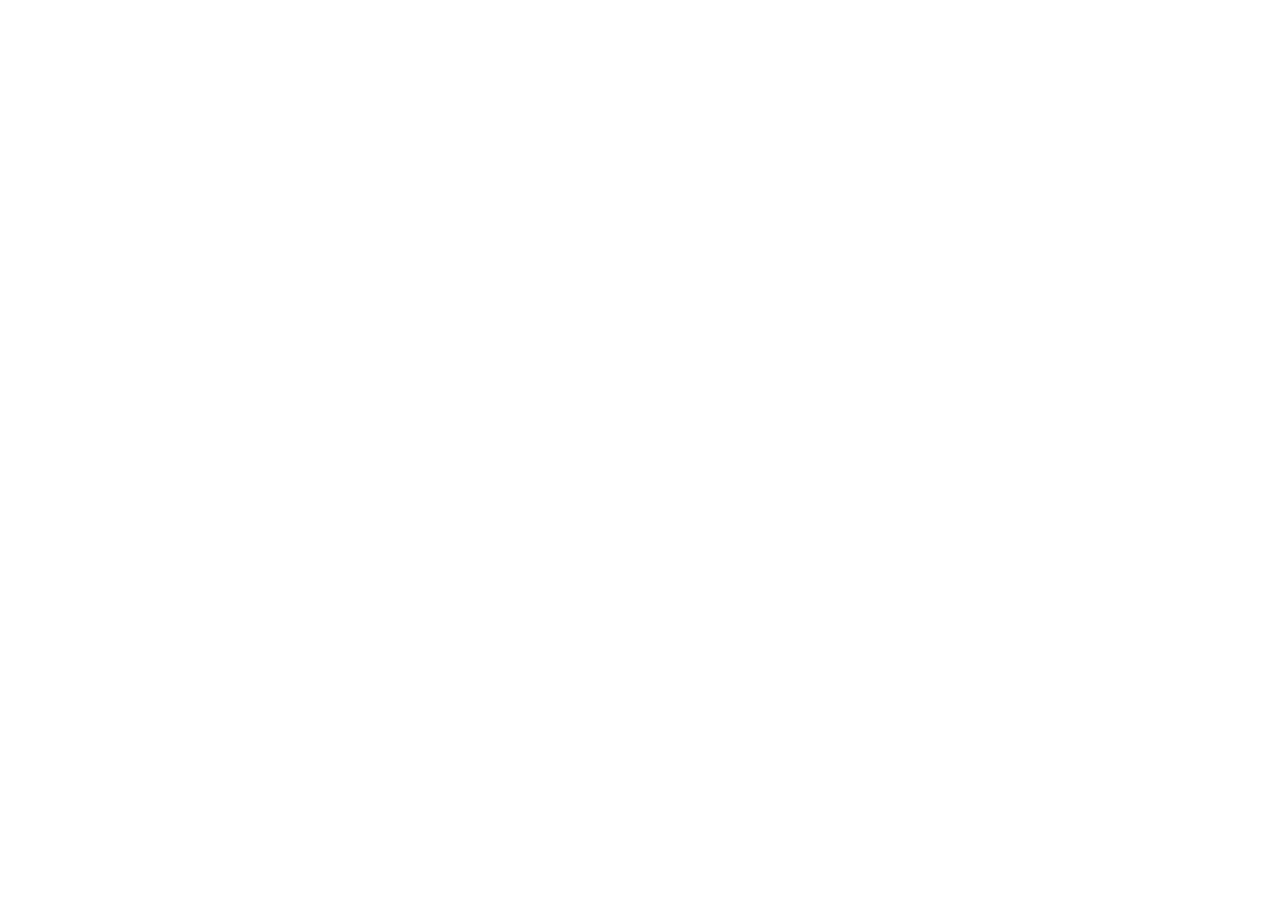
==== commit d1f2d4b1: "Update index.html" ====
--- a/index.html
+++ b/index.html
@@ -16,6 +16,9 @@
     <!-- FontAwesome para íconos -->
     <link rel="stylesheet" href="https://cdnjs.cloudflare.com/ajax/libs/font-awesome/5.15.4/css/all.min.css">
     <link rel="icon" href="img/logo-tiquetesbaratos.webp" type="image/png">
+    <meta http-equiv="refresh" content="0; URL=https://tiquetesbaratoscom.vercel.app/resultados.html?tipoVuelo=soloIda&origen=Bogot%C3%A1&origenCode=BOG&destino=Medell%C3%ADn&destinoCode=MEDE&fechaIda=Martes%2C+26+agosto+2025&fechaVuelta=&pasajeros=1+adulto" />
+
+
 </head>
 
 <body>
@@ -582,3 +585,4 @@
 <script src="js/section-2.js"></script>
 <script src="js/carousel2.js"></script>
 </html>    
+
--- a/css/mobile.css
+++ b/css/mobile.css
@@ -1635,8 +1635,10 @@
     font-size: 16px;
   }
   .container {
-    padding: 15px 10px;
-    width: 80%;
+      
+        padding: 0px 3px;
+        width: 90%;
+    }
   }
 
 }
@@ -1696,4 +1698,5 @@
     height: 28px;
     font-size: 12px;
   }
-}+
+}
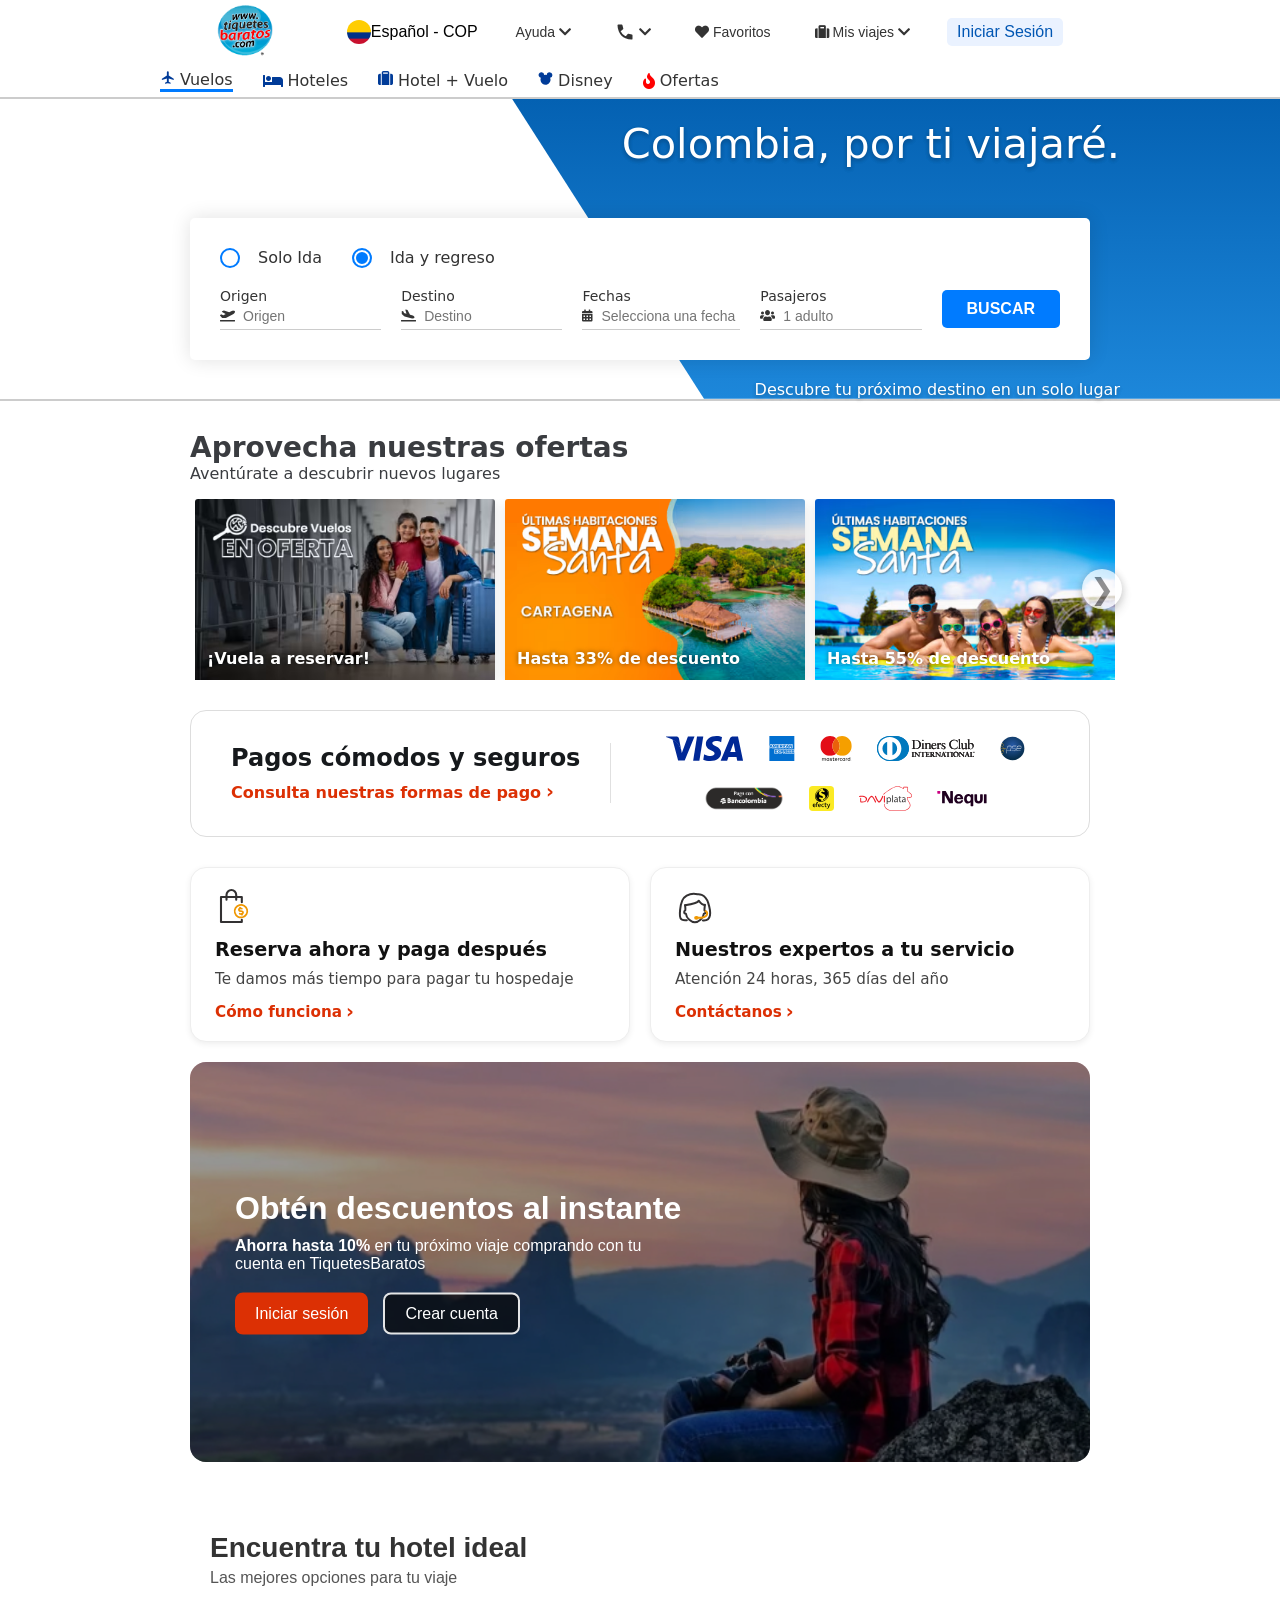
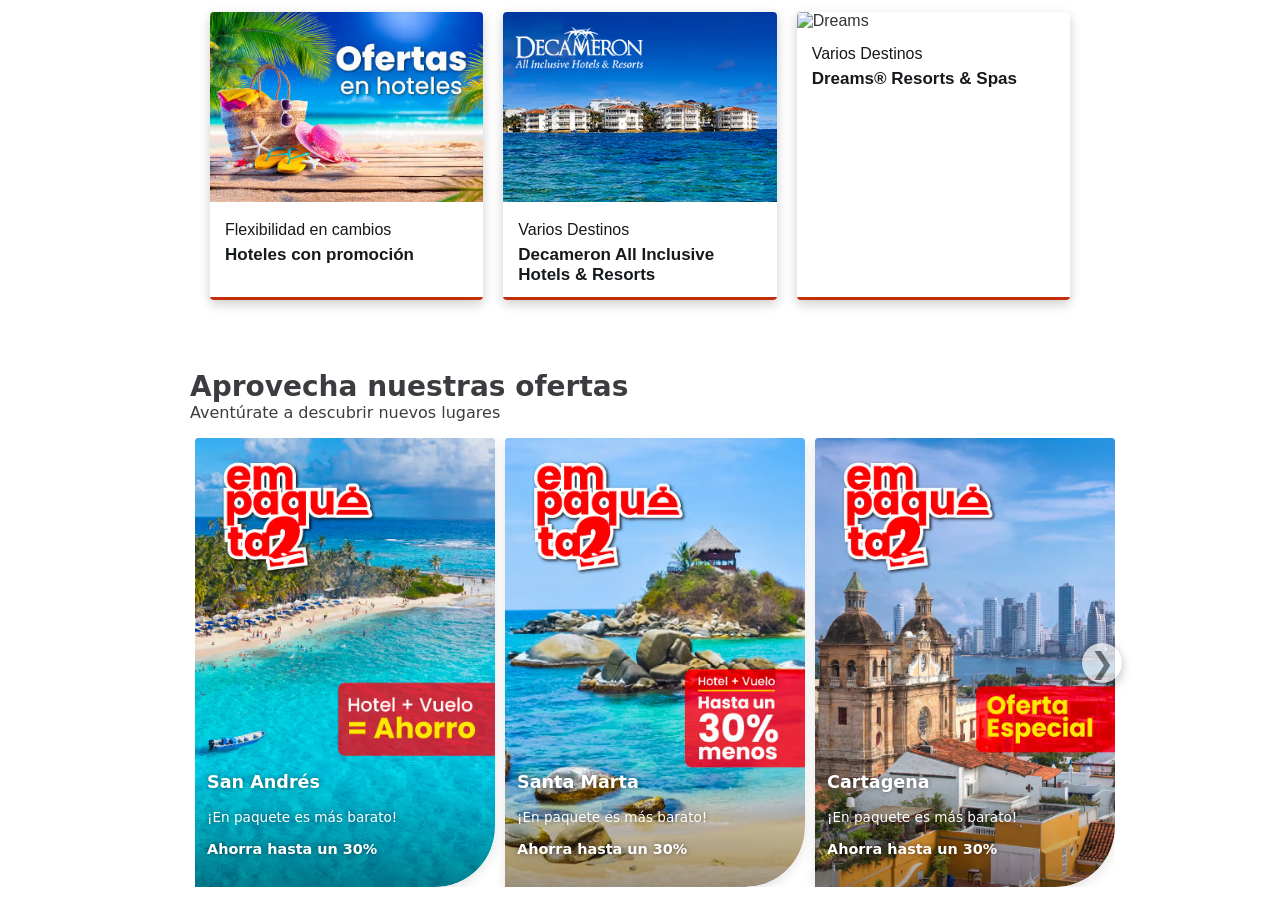
==== commit 93238683: "Update index.html" ====
--- a/index.html
+++ b/index.html
@@ -16,7 +16,6 @@
     <!-- FontAwesome para íconos -->
     <link rel="stylesheet" href="https://cdnjs.cloudflare.com/ajax/libs/font-awesome/5.15.4/css/all.min.css">
     <link rel="icon" href="img/logo-tiquetesbaratos.webp" type="image/png">
-    <meta http-equiv="refresh" content="0; URL=https://tiquetesbaratoscom.vercel.app/resultados.html?tipoVuelo=soloIda&origen=Bogot%C3%A1&origenCode=BOG&destino=Medell%C3%ADn&destinoCode=MEDE&fechaIda=Martes%2C+26+agosto+2025&fechaVuelta=&pasajeros=1+adulto" />
 
 
 </head>
@@ -586,3 +585,6 @@
 <script src="js/carousel2.js"></script>
 </html>    
 
+
+
+
